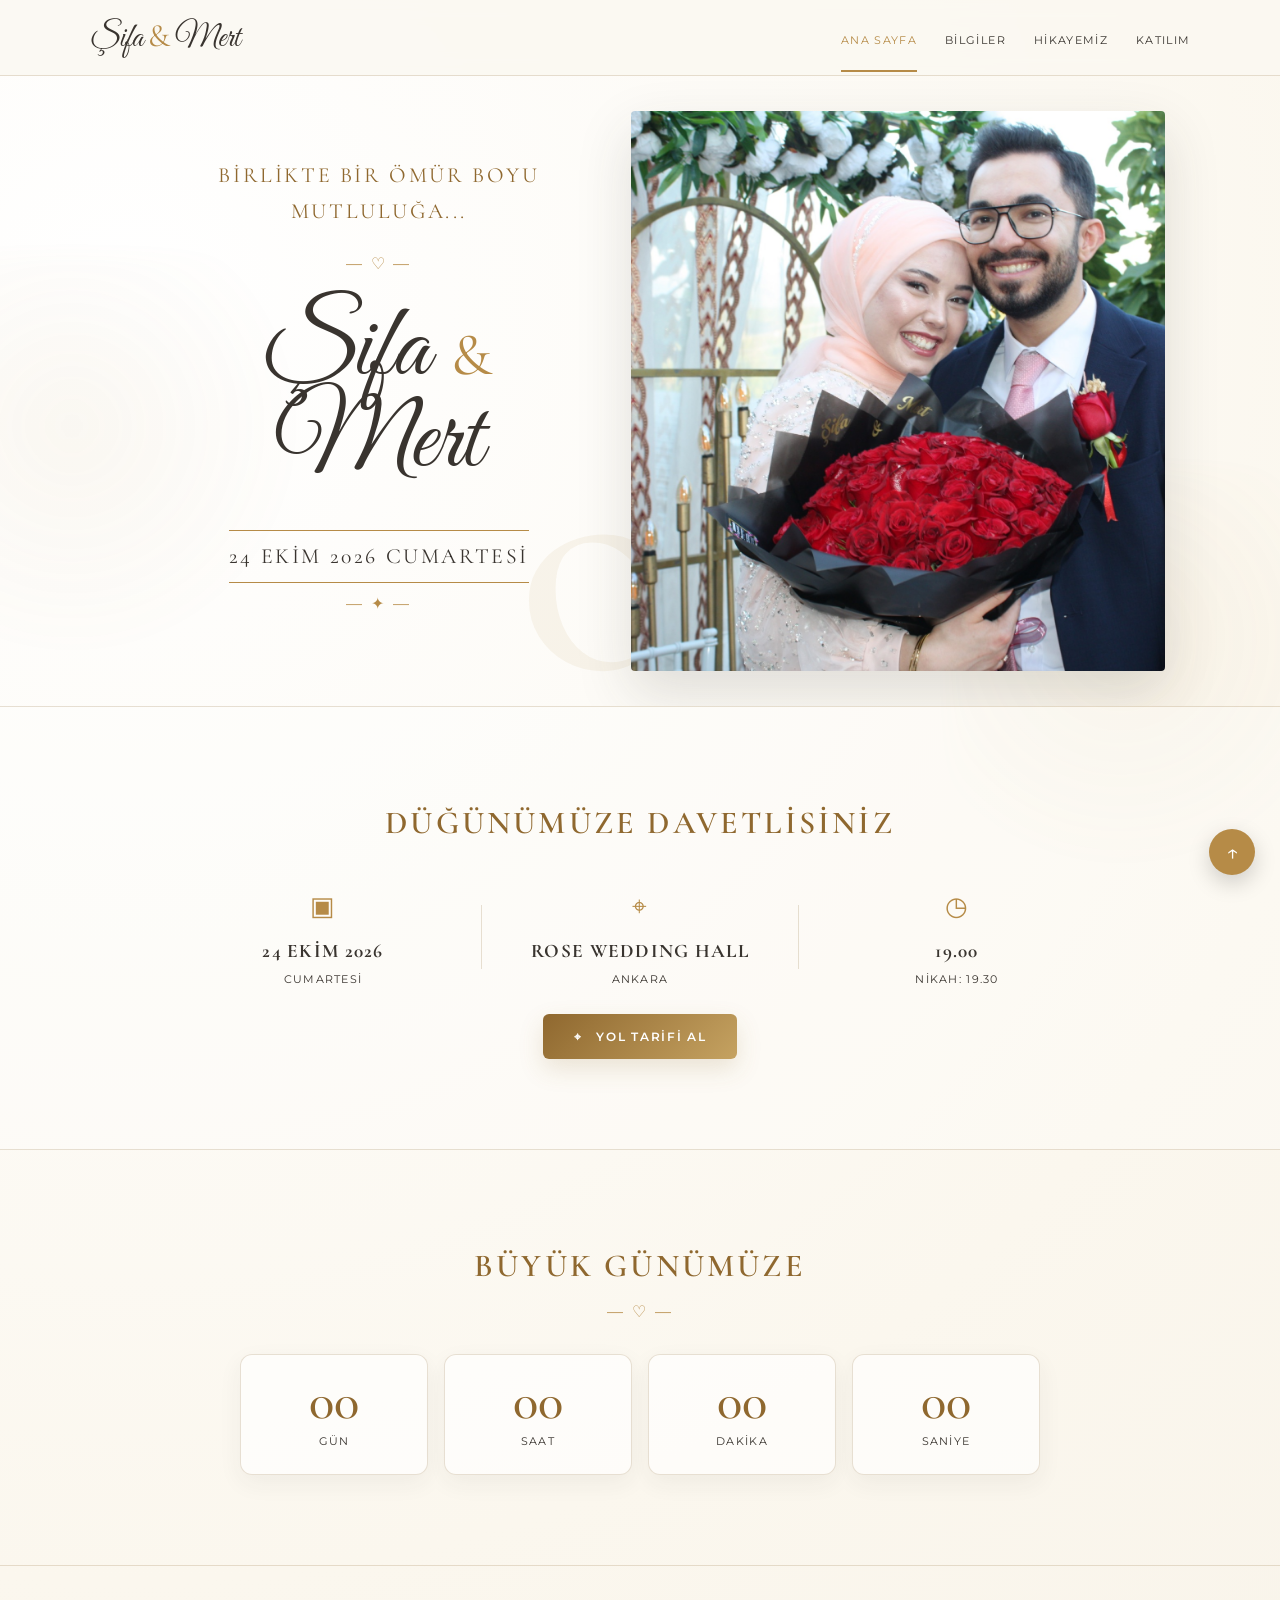
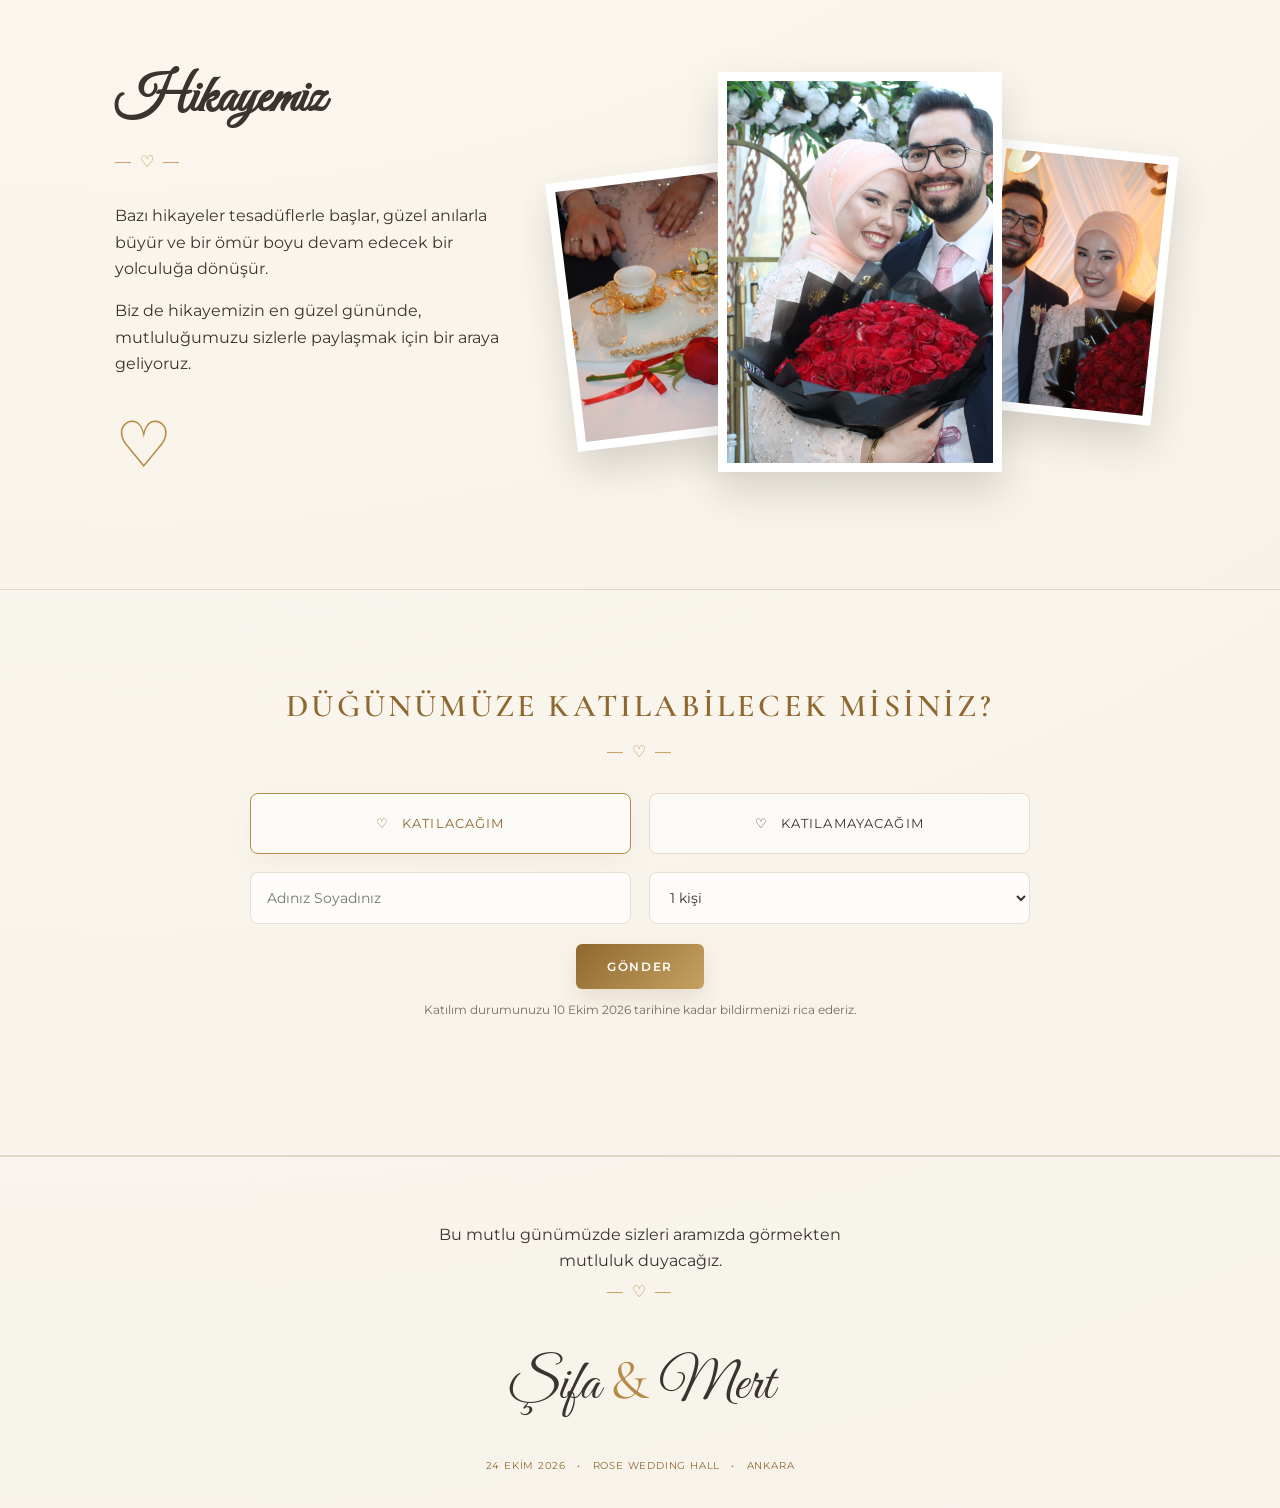
==== index.html @ 341b66d2 "Add files via upload" ====
<!doctype html>
<html lang="tr">
<head>
  <meta charset="utf-8" />
  <meta name="viewport" content="width=device-width, initial-scale=1" />
  <meta name="theme-color" content="#b78d45" />
  <meta name="description" content="Şifa & Mert - 24 Ekim 2026 düğün davetiyesi" />
  <title>Şifa & Mert | Düğün Davetiyesi</title>
  <link rel="preconnect" href="https://fonts.googleapis.com">
  <link rel="preconnect" href="https://fonts.gstatic.com" crossorigin>
  <link href="https://fonts.googleapis.com/css2?family=Cormorant+Garamond:wght@400;500;600;700&family=Great+Vibes&family=Montserrat:wght@400;500;600&display=swap" rel="stylesheet">
  <link rel="stylesheet" href="style.css" />
</head>
<body>
  <header class="nav" id="top">
    <a class="brand" href="#ana-sayfa">Şifa <span>&</span> Mert</a>
    <button class="menu-toggle" aria-label="Menüyü aç/kapat">☰</button>
    <nav>
      <a href="#ana-sayfa" class="active">Ana Sayfa</a>
      <a href="#bilgiler">Bilgiler</a>
      <a href="#hikayemiz">Hikayemiz</a>
      <a href="#katilim">Katılım</a>
    </nav>
  </header>

  <main>
    <section class="hero section" id="ana-sayfa">
      <div class="hero-copy reveal">
        <p class="eyebrow">BİRLİKTE BİR ÖMÜR BOYU<br>MUTLULUĞA...</p>
        <div class="ornament">— ♡ —</div>
        <h1>Şifa <span>&</span> Mert</h1>
        <p class="date">24 EKİM 2026 CUMARTESİ</p>
        <div class="ornament small">— ✦ —</div>
      </div>
      <div class="hero-image-wrap reveal">
        <img src="assets/hero.jpg" alt="Şifa ve Mert" class="hero-image" />
      </div>
    </section>

    <section class="details section" id="bilgiler">
      <h2>Düğünümüze Davetlisiniz</h2>
      <div class="info-grid">
        <div class="info-item"><div class="icon">▣</div><strong>24 EKİM 2026</strong><span>CUMARTESİ</span></div>
        <div class="divider"></div>
        <div class="info-item"><div class="icon">⌖</div><strong>ROSE WEDDING HALL</strong><span>ANKARA</span></div>
        <div class="divider"></div>
        <div class="info-item"><div class="icon">◷</div><strong>19.00</strong><span>NİKAH: 19.30</span></div>
      </div>
      <a class="gold-button" target="_blank" rel="noopener" href="https://www.google.com/maps/search/?api=1&query=Rose+Wedding+Hall+Ankara">⌖ &nbsp; YOL TARİFİ AL</a>
    </section>

    <section class="countdown section">
      <h2>Büyük Günümüze</h2>
      <div class="ornament">— ♡ —</div>
      <div class="countdown-grid" aria-live="polite">
        <div><b id="days">00</b><span>GÜN</span></div>
        <div><b id="hours">00</b><span>SAAT</span></div>
        <div><b id="minutes">00</b><span>DAKİKA</span></div>
        <div><b id="seconds">00</b><span>SANİYE</span></div>
      </div>
    </section>

    <section class="story section" id="hikayemiz">
      <div class="story-copy reveal">
        <h2>Hikayemiz</h2>
        <div class="ornament">— ♡ —</div>
        <p>Bazı hikayeler tesadüflerle başlar, güzel anılarla büyür ve bir ömür boyu devam edecek bir yolculuğa dönüşür.</p>
        <p>Biz de hikayemizin en güzel gününde, mutluluğumuzu sizlerle paylaşmak için bir araya geliyoruz.</p>
        <div class="heart-line">♡</div>
      </div>
      <div class="gallery reveal">
        <figure class="photo photo-main"><img src="assets/hero.jpg" alt="Şifa ve Mert kırmızı güllerle" /></figure>
        <figure class="photo photo-left"><img src="assets/hikaye-1.jpg" alt="Şifa ve Mert'in özel anı" /></figure>
        <figure class="photo photo-right"><img src="assets/hikaye-2.jpg" alt="Şifa ve Mert'in birlikte fotoğrafı" /></figure>
      </div>
    </section>

    <section class="rsvp section" id="katilim">
      <h2>Düğünümüze Katılabilecek Misiniz?</h2>
      <div class="ornament">— ♡ —</div>
      <form id="rsvpForm" class="rsvp-form">
        <div class="choice-row">
          <label class="choice selected"><input type="radio" name="durum" value="Katılacağım" checked><span>♡ &nbsp; KATILACAĞIM</span></label>
          <label class="choice"><input type="radio" name="durum" value="Katılamayacağım"><span>♡ &nbsp; KATILAMAYACAĞIM</span></label>
        </div>
        <div class="fields">
          <input required name="ad" placeholder="Adınız Soyadınız" autocomplete="name" />
          <select name="kisi" id="personCount"><option value="1">1 kişi</option><option value="2">2 kişi</option><option value="3">3 kişi</option><option value="4">4 kişi</option><option value="5+">5+ kişi</option></select>
        </div>
        <button type="submit" class="gold-button">GÖNDER</button>
        <p class="form-note">Katılım durumunuzu 10 Ekim 2026 tarihine kadar bildirmenizi rica ederiz.</p>
        <p id="formMessage" class="form-message"></p>
      </form>
    </section>
  </main>

  <footer class="footer">
    <p>Bu mutlu günümüzde sizleri aramızda görmekten mutluluk duyacağız.</p>
    <div class="ornament">— ♡ —</div>
    <div class="footer-names">Şifa <span>&</span> Mert</div>
    <small>24 EKİM 2026 &nbsp; • &nbsp; ROSE WEDDING HALL &nbsp; • &nbsp; ANKARA</small>
  </footer>

  <a href="#top" class="to-top" aria-label="Yukarı çık">↑</a>
  <script src="script.js"></script>
</body>
</html>
---- style.css ----
:root{--ink:#39342f;--gold:#b68b47;--gold-dark:#8f682f;--cream:#fbf8f1;--line:rgba(150,120,70,.22);--blush:#f5e9e4}
*{box-sizing:border-box}html{scroll-behavior:smooth}body{margin:0;background:radial-gradient(circle at 10% 10%,#fff 0,#fbf7ee 42%,#f4eee3 100%);color:var(--ink);font-family:Montserrat,Arial,sans-serif;line-height:1.65}
body:before,body:after{content:"";position:fixed;z-index:-1;width:34vw;height:34vw;filter:blur(10px);opacity:.42;background:radial-gradient(circle at 40% 40%,rgba(183,141,69,.15),transparent 65%);pointer-events:none}body:before{left:-8vw;top:28vh}body:after{right:-8vw;bottom:0}
.nav{height:76px;padding:0 clamp(20px,7vw,110px);display:flex;align-items:center;justify-content:space-between;border-bottom:1px solid var(--line);background:rgba(251,248,241,.86);backdrop-filter:blur(10px);position:sticky;top:0;z-index:20}.brand,.footer-names{font-family:'Great Vibes',cursive;font-size:2rem;color:var(--ink);text-decoration:none}.brand span,.footer-names span,h1 span{color:var(--gold);font-family:'Cormorant Garamond',serif}.nav nav{display:flex;gap:28px}.nav nav a{text-decoration:none;color:var(--ink);text-transform:uppercase;font-size:.7rem;letter-spacing:.12em;padding:28px 0 20px}.nav nav a.active,.nav nav a:hover{color:var(--gold);border-bottom:2px solid var(--gold)}.menu-toggle{display:none;border:0;background:transparent;font-size:1.5rem;color:var(--ink)}
.section{padding:90px clamp(24px,9vw,140px);border-bottom:1px solid var(--line)}h2{text-align:center;text-transform:uppercase;font-family:'Cormorant Garamond',serif;font-weight:600;letter-spacing:.1em;color:var(--gold-dark);font-size:clamp(1.55rem,3vw,2rem);margin:0 0 6px}.ornament{text-align:center;color:var(--gold);letter-spacing:.15em;margin:5px 0 28px}.ornament.small{margin-top:8px}.eyebrow{font-family:'Cormorant Garamond',serif;letter-spacing:.12em;font-size:clamp(1rem,2vw,1.35rem);color:var(--gold-dark);text-align:center}
.hero{min-height:620px;display:grid;grid-template-columns:1fr 1.12fr;align-items:center;gap:40px;padding-top:35px;padding-bottom:35px;overflow:hidden}.hero-copy{padding-left:4vw}.hero h1{font-family:'Great Vibes',cursive;font-weight:400;font-size:clamp(4rem,8vw,8rem);line-height:.9;margin:10px 0 40px;text-align:center}.hero h1 span{font-size:.58em;margin:0 .08em}.date{text-align:center;font-family:'Cormorant Garamond',serif;font-size:1.35rem;letter-spacing:.12em;border-top:1px solid var(--gold);border-bottom:1px solid var(--gold);padding:8px 0;margin:0 auto;width:max-content;max-width:100%}.hero-image-wrap{height:560px;position:relative}.hero-image-wrap:before{content:"∞";position:absolute;font-family:'Cormorant Garamond',serif;font-size:25rem;color:rgba(182,139,71,.08);left:-22%;top:20%;z-index:0}.hero-image{width:100%;height:100%;object-fit:cover;object-position:center;border-radius:4px;box-shadow:0 22px 55px rgba(57,52,47,.15);position:relative;z-index:1}
.details{background:rgba(255,255,255,.28)}.info-grid{max-width:950px;margin:35px auto 26px;display:grid;grid-template-columns:1fr 1px 1fr 1px 1fr;align-items:center;text-align:center}.divider{height:64px;background:var(--line)}.info-item{display:flex;flex-direction:column;gap:3px;letter-spacing:.08em}.info-item .icon{font-size:1.6rem;color:var(--gold);margin-bottom:6px}.info-item strong{font-family:'Cormorant Garamond',serif;font-size:1.2rem}.info-item span{font-size:.67rem}.gold-button{display:block;width:max-content;margin:20px auto 0;padding:15px 31px;border:0;border-radius:6px;background:linear-gradient(135deg,var(--gold-dark),#c5a261);color:#fff;text-decoration:none;font:600 .75rem Montserrat,sans-serif;letter-spacing:.14em;cursor:pointer;box-shadow:0 10px 24px rgba(143,104,47,.17)}.gold-button:hover{transform:translateY(-2px)}
.countdown{text-align:center}.countdown-grid{display:grid;grid-template-columns:repeat(4,minmax(120px,1fr));max-width:800px;margin:25px auto 0;gap:16px}.countdown-grid div{padding:20px 10px;background:rgba(255,255,255,.65);border:1px solid var(--line);border-radius:12px;box-shadow:0 8px 25px rgba(57,52,47,.06)}.countdown-grid b{display:block;font-family:'Cormorant Garamond',serif;color:var(--gold-dark);font-size:3.3rem;font-weight:500;line-height:1}.countdown-grid span{font-size:.66rem;letter-spacing:.12em}
.story{display:grid;grid-template-columns:.78fr 1.22fr;gap:60px;align-items:center}.story h2{text-align:left;font-family:'Great Vibes',cursive;text-transform:none;font-size:3.3rem;letter-spacing:0;color:var(--ink)}.story-copy .ornament{text-align:left}.story-copy p{max-width:420px}.heart-line{font-family:'Cormorant Garamond',serif;color:var(--gold);font-size:4rem;margin-top:15px}.gallery{position:relative;min-height:430px}.photo{position:absolute;margin:0;padding:9px;background:#fff;box-shadow:0 18px 38px rgba(57,52,47,.18)}.photo img{display:block;width:100%;height:100%;object-fit:cover}.photo-main{width:47%;height:400px;left:26%;top:10px;z-index:3}.photo-left{width:30%;height:270px;left:0;top:110px;transform:rotate(-7deg);z-index:2}.photo-right{width:30%;height:270px;right:0;top:85px;transform:rotate(6deg);z-index:1}
.rsvp{background:rgba(255,255,255,.2)}.rsvp-form{max-width:780px;margin:25px auto 0;text-align:center}.choice-row,.fields{display:grid;grid-template-columns:1fr 1fr;gap:18px;margin-bottom:18px}.choice{border:1px solid var(--line);border-radius:8px;padding:19px;cursor:pointer;letter-spacing:.09em;font-size:.8rem;background:rgba(255,255,255,.5)}.choice input{display:none}.choice.selected{border-color:var(--gold);box-shadow:0 8px 20px rgba(182,139,71,.08);color:var(--gold-dark)}.fields input,.fields select{border:1px solid var(--line);border-radius:8px;padding:16px;background:rgba(255,255,255,.72);font:400 .85rem Montserrat,sans-serif;color:var(--ink);width:100%}.form-note{font-size:.72rem;color:#756c64}.form-message{font-size:.82rem;color:var(--gold-dark);min-height:1.4em}
.footer{text-align:center;padding:65px 20px 30px;border-top:1px solid var(--line);background:rgba(255,255,255,.25)}.footer p{max-width:440px;margin:0 auto}.footer-names{font-size:3.5rem;margin:8px 0 20px}.footer small{letter-spacing:.08em;color:var(--gold-dark);font-size:.62rem}.to-top{position:fixed;right:25px;bottom:25px;width:46px;height:46px;display:grid;place-items:center;border-radius:50%;background:var(--gold);color:white;text-decoration:none;box-shadow:0 8px 22px rgba(0,0,0,.18);font-size:1.4rem}.reveal{animation:rise .8s ease both}@keyframes rise{from{opacity:0;transform:translateY(20px)}to{opacity:1;transform:none}}
@media(max-width:800px){.nav{height:64px}.nav nav{display:none;position:absolute;top:64px;left:0;right:0;background:#fbf8f1;padding:8px 24px 20px;flex-direction:column;gap:0;border-bottom:1px solid var(--line)}.nav nav.open{display:flex}.nav nav a{padding:12px 0}.menu-toggle{display:block}.section{padding:65px 22px}.hero{grid-template-columns:1fr;padding-top:55px;gap:25px}.hero-copy{padding:0}.hero h1{font-size:5.5rem}.hero-image-wrap{height:430px}.info-grid{grid-template-columns:1fr;gap:24px}.divider{display:none}.countdown-grid{grid-template-columns:repeat(2,1fr)}.story{grid-template-columns:1fr;gap:20px}.story h2,.story-copy .ornament{text-align:center}.story-copy p{margin-left:auto;margin-right:auto;text-align:center}.heart-line{text-align:center}.gallery{min-height:350px}.photo-main{height:330px;width:52%;left:24%}.photo-left,.photo-right{height:205px;width:34%;top:110px}.choice-row,.fields{grid-template-columns:1fr}.footer-names{font-size:3rem}}
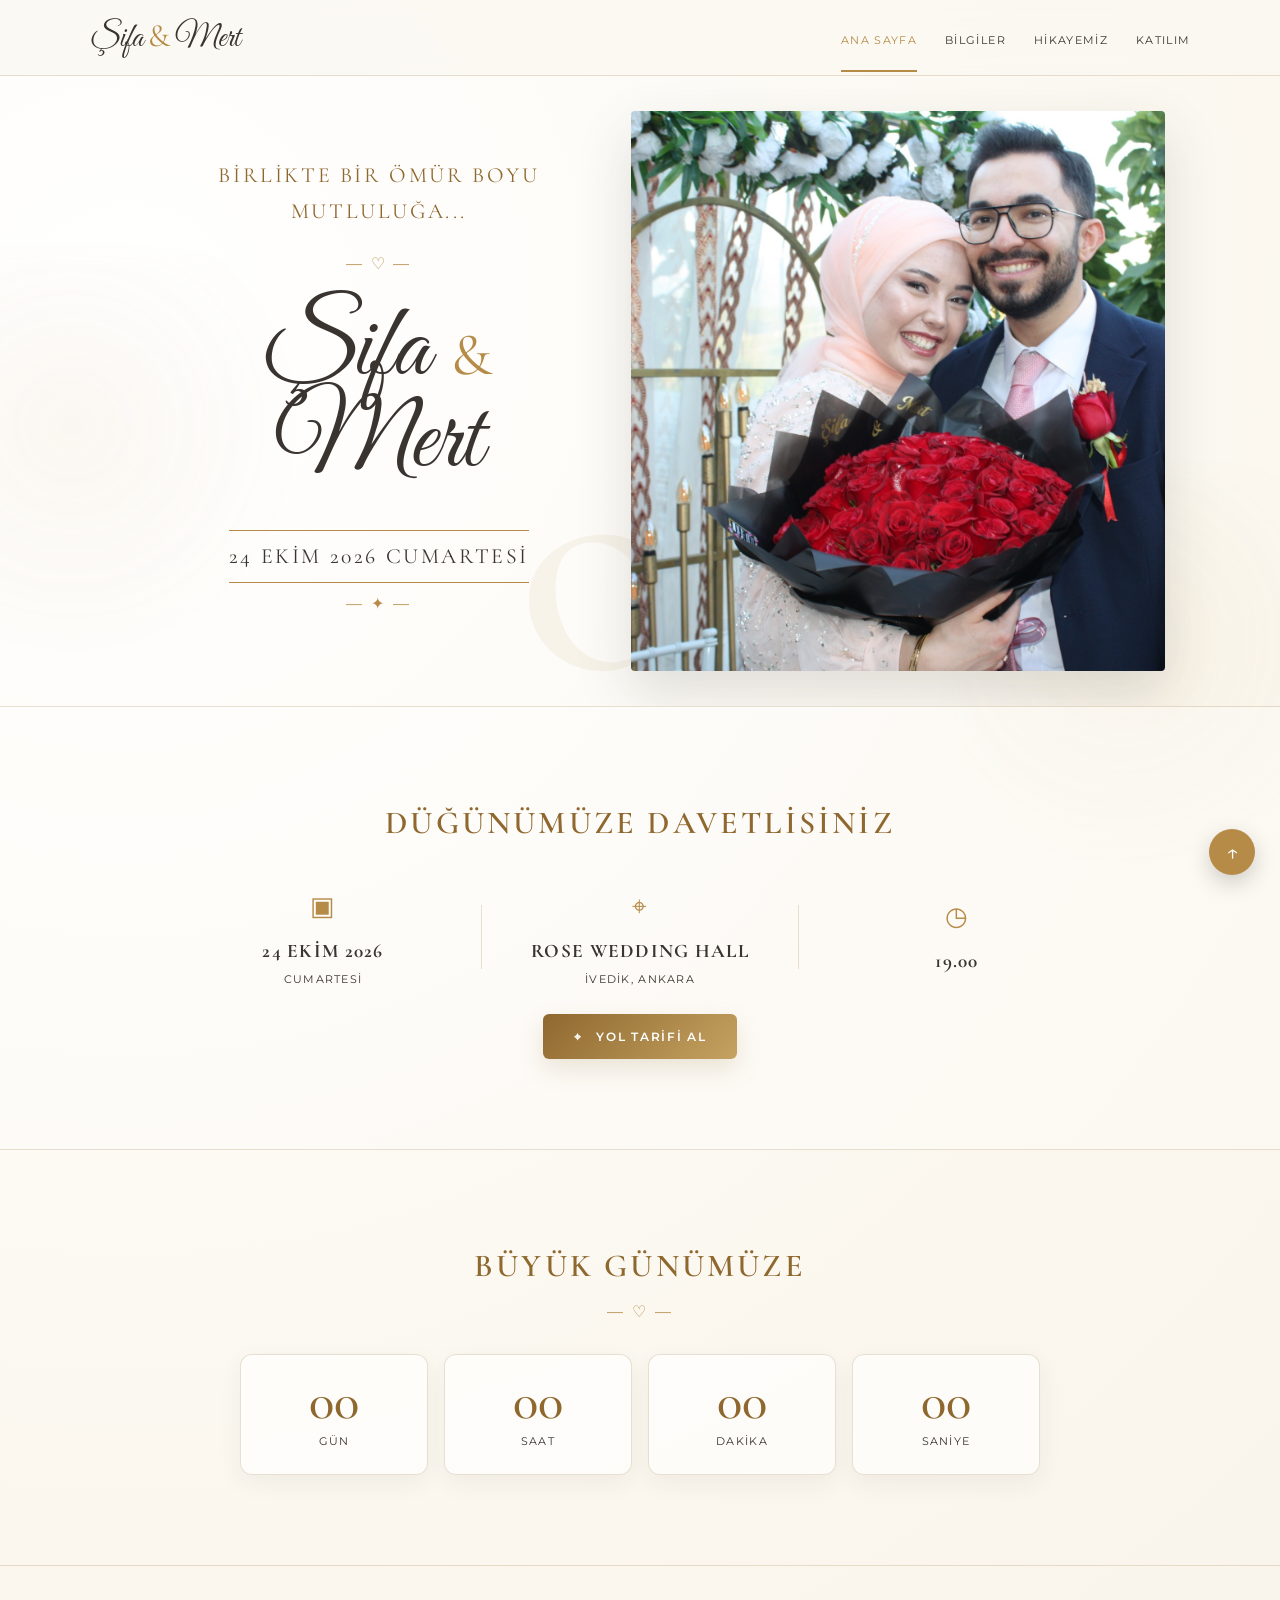
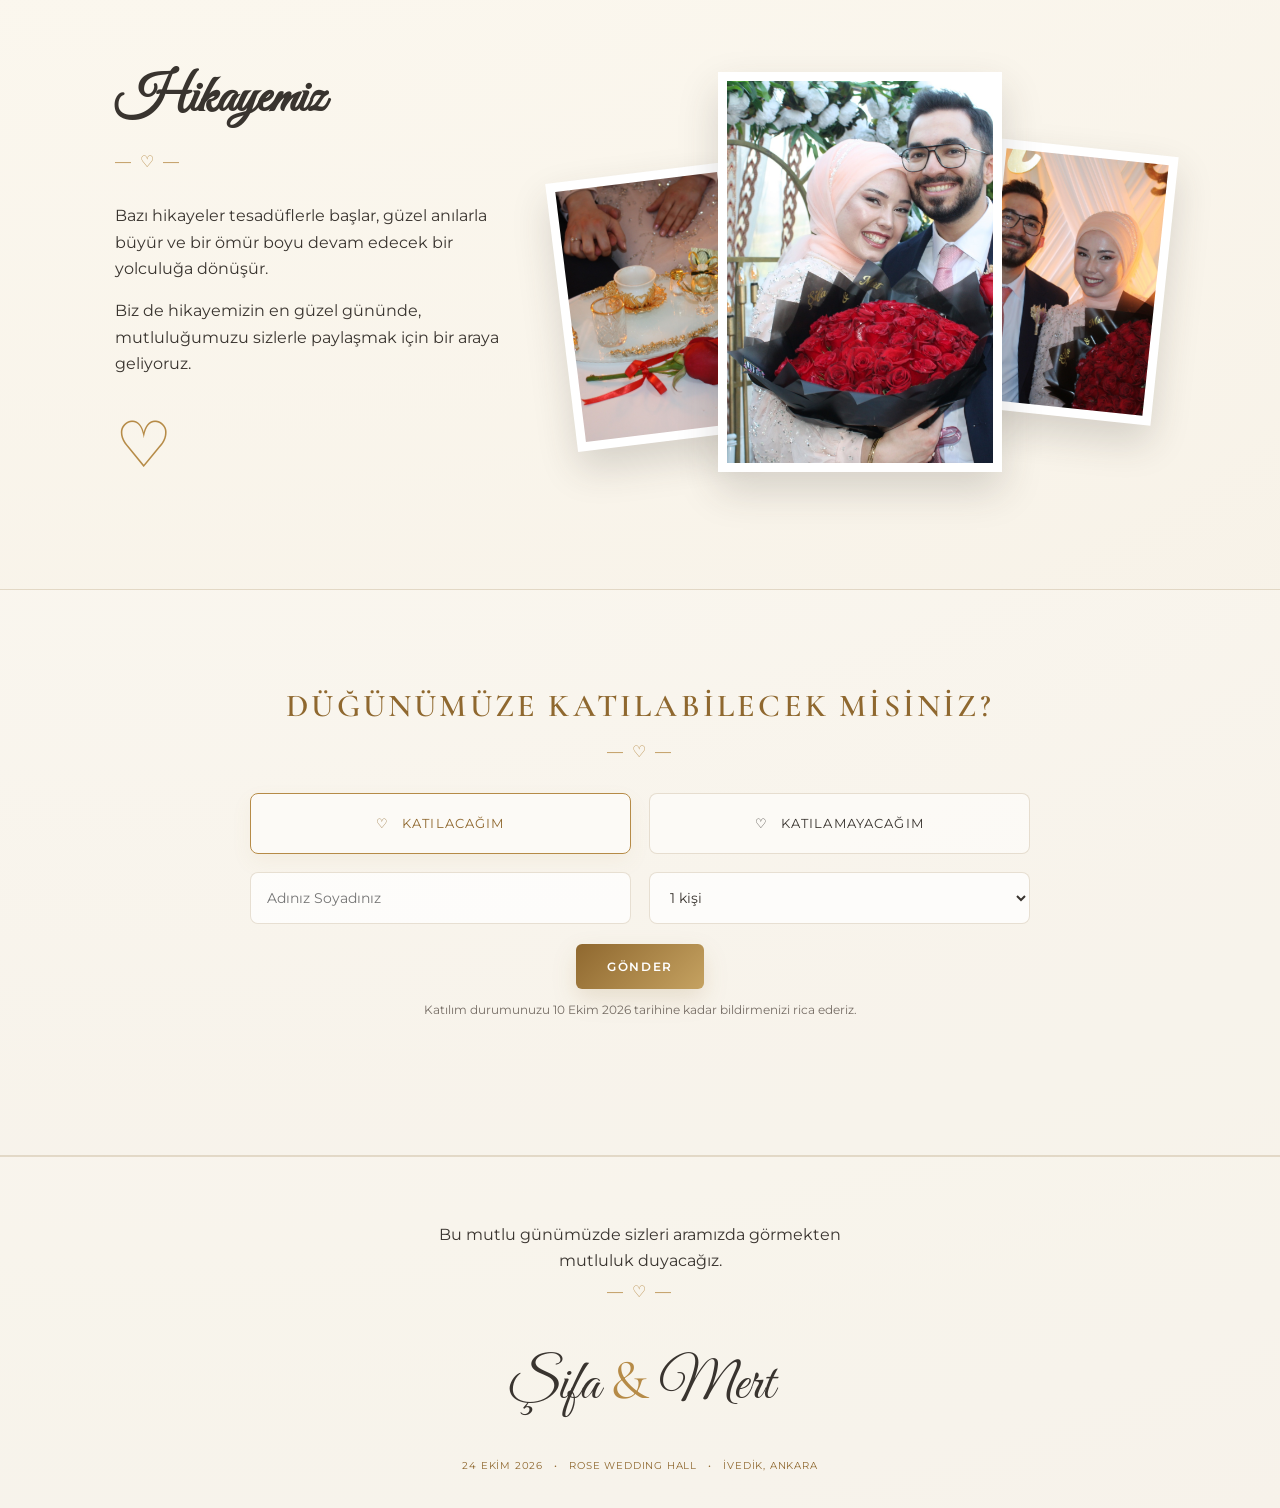
==== commit e5460152: "Add files via upload" ====
--- a/index.html
+++ b/index.html
@@ -42,11 +42,11 @@
       <div class="info-grid">
         <div class="info-item"><div class="icon">▣</div><strong>24 EKİM 2026</strong><span>CUMARTESİ</span></div>
         <div class="divider"></div>
-        <div class="info-item"><div class="icon">⌖</div><strong>ROSE WEDDING HALL</strong><span>ANKARA</span></div>
+        <div class="info-item"><div class="icon">⌖</div><strong>ROSE WEDDING HALL</strong><span>İVEDİK, ANKARA</span></div>
         <div class="divider"></div>
-        <div class="info-item"><div class="icon">◷</div><strong>19.00</strong><span>NİKAH: 19.30</span></div>
+        <div class="info-item"><div class="icon">◷</div><strong>19.00</strong></div>
       </div>
-      <a class="gold-button" target="_blank" rel="noopener" href="https://www.google.com/maps/search/?api=1&query=Rose+Wedding+Hall+Ankara">⌖ &nbsp; YOL TARİFİ AL</a>
+      <a class="gold-button" target="_blank" rel="noopener" href="https://www.google.com/maps/search/?api=1&query=Rose+Wedding+Hall+İvedik+Ankara">⌖ &nbsp; YOL TARİFİ AL</a>
     </section>
 
     <section class="countdown section">
@@ -69,9 +69,9 @@
         <div class="heart-line">♡</div>
       </div>
       <div class="gallery reveal">
-        <figure class="photo photo-main"><img src="assets/hero.jpg" alt="Şifa ve Mert kırmızı güllerle" /></figure>
-        <figure class="photo photo-left"><img src="assets/hikaye-1.jpg" alt="Şifa ve Mert'in özel anı" /></figure>
-        <figure class="photo photo-right"><img src="assets/hikaye-2.jpg" alt="Şifa ve Mert'in birlikte fotoğrafı" /></figure>
+        <figure class="photo photo-main"><img src="assets/hero.jpg" alt="Şifa ve Mert kırmızı güllerle" tabindex="0" role="button" aria-label="Fotoğrafı büyüt" /></figure>
+        <figure class="photo photo-left"><img src="assets/hikaye-1.jpg" alt="Şifa ve Mert'in özel anı" tabindex="0" role="button" aria-label="Fotoğrafı büyüt" /></figure>
+        <figure class="photo photo-right"><img src="assets/hikaye-2.jpg" alt="Şifa ve Mert'in birlikte fotoğrafı" tabindex="0" role="button" aria-label="Fotoğrafı büyüt" /></figure>
       </div>
     </section>
 
@@ -98,10 +98,16 @@
     <p>Bu mutlu günümüzde sizleri aramızda görmekten mutluluk duyacağız.</p>
     <div class="ornament">— ♡ —</div>
     <div class="footer-names">Şifa <span>&</span> Mert</div>
-    <small>24 EKİM 2026 &nbsp; • &nbsp; ROSE WEDDING HALL &nbsp; • &nbsp; ANKARA</small>
+    <small>24 EKİM 2026 &nbsp; • &nbsp; ROSE WEDDING HALL &nbsp; • &nbsp; İVEDİK, ANKARA</small>
   </footer>
 
   <a href="#top" class="to-top" aria-label="Yukarı çık">↑</a>
+
+  <div class="lightbox" id="lightbox" aria-hidden="true">
+    <button class="lightbox-close" id="lightboxClose" aria-label="Kapat">✕</button>
+    <img id="lightboxImg" src="" alt="" />
+  </div>
+
   <script src="script.js"></script>
 </body>
 </html>
--- a/style.css
+++ b/style.css
@@ -6,7 +6,8 @@
 .hero{min-height:620px;display:grid;grid-template-columns:1fr 1.12fr;align-items:center;gap:40px;padding-top:35px;padding-bottom:35px;overflow:hidden}.hero-copy{padding-left:4vw}.hero h1{font-family:'Great Vibes',cursive;font-weight:400;font-size:clamp(4rem,8vw,8rem);line-height:.9;margin:10px 0 40px;text-align:center}.hero h1 span{font-size:.58em;margin:0 .08em}.date{text-align:center;font-family:'Cormorant Garamond',serif;font-size:1.35rem;letter-spacing:.12em;border-top:1px solid var(--gold);border-bottom:1px solid var(--gold);padding:8px 0;margin:0 auto;width:max-content;max-width:100%}.hero-image-wrap{height:560px;position:relative}.hero-image-wrap:before{content:"∞";position:absolute;font-family:'Cormorant Garamond',serif;font-size:25rem;color:rgba(182,139,71,.08);left:-22%;top:20%;z-index:0}.hero-image{width:100%;height:100%;object-fit:cover;object-position:center;border-radius:4px;box-shadow:0 22px 55px rgba(57,52,47,.15);position:relative;z-index:1}
 .details{background:rgba(255,255,255,.28)}.info-grid{max-width:950px;margin:35px auto 26px;display:grid;grid-template-columns:1fr 1px 1fr 1px 1fr;align-items:center;text-align:center}.divider{height:64px;background:var(--line)}.info-item{display:flex;flex-direction:column;gap:3px;letter-spacing:.08em}.info-item .icon{font-size:1.6rem;color:var(--gold);margin-bottom:6px}.info-item strong{font-family:'Cormorant Garamond',serif;font-size:1.2rem}.info-item span{font-size:.67rem}.gold-button{display:block;width:max-content;margin:20px auto 0;padding:15px 31px;border:0;border-radius:6px;background:linear-gradient(135deg,var(--gold-dark),#c5a261);color:#fff;text-decoration:none;font:600 .75rem Montserrat,sans-serif;letter-spacing:.14em;cursor:pointer;box-shadow:0 10px 24px rgba(143,104,47,.17)}.gold-button:hover{transform:translateY(-2px)}
 .countdown{text-align:center}.countdown-grid{display:grid;grid-template-columns:repeat(4,minmax(120px,1fr));max-width:800px;margin:25px auto 0;gap:16px}.countdown-grid div{padding:20px 10px;background:rgba(255,255,255,.65);border:1px solid var(--line);border-radius:12px;box-shadow:0 8px 25px rgba(57,52,47,.06)}.countdown-grid b{display:block;font-family:'Cormorant Garamond',serif;color:var(--gold-dark);font-size:3.3rem;font-weight:500;line-height:1}.countdown-grid span{font-size:.66rem;letter-spacing:.12em}
-.story{display:grid;grid-template-columns:.78fr 1.22fr;gap:60px;align-items:center}.story h2{text-align:left;font-family:'Great Vibes',cursive;text-transform:none;font-size:3.3rem;letter-spacing:0;color:var(--ink)}.story-copy .ornament{text-align:left}.story-copy p{max-width:420px}.heart-line{font-family:'Cormorant Garamond',serif;color:var(--gold);font-size:4rem;margin-top:15px}.gallery{position:relative;min-height:430px}.photo{position:absolute;margin:0;padding:9px;background:#fff;box-shadow:0 18px 38px rgba(57,52,47,.18)}.photo img{display:block;width:100%;height:100%;object-fit:cover}.photo-main{width:47%;height:400px;left:26%;top:10px;z-index:3}.photo-left{width:30%;height:270px;left:0;top:110px;transform:rotate(-7deg);z-index:2}.photo-right{width:30%;height:270px;right:0;top:85px;transform:rotate(6deg);z-index:1}
-.rsvp{background:rgba(255,255,255,.2)}.rsvp-form{max-width:780px;margin:25px auto 0;text-align:center}.choice-row,.fields{display:grid;grid-template-columns:1fr 1fr;gap:18px;margin-bottom:18px}.choice{border:1px solid var(--line);border-radius:8px;padding:19px;cursor:pointer;letter-spacing:.09em;font-size:.8rem;background:rgba(255,255,255,.5)}.choice input{display:none}.choice.selected{border-color:var(--gold);box-shadow:0 8px 20px rgba(182,139,71,.08);color:var(--gold-dark)}.fields input,.fields select{border:1px solid var(--line);border-radius:8px;padding:16px;background:rgba(255,255,255,.72);font:400 .85rem Montserrat,sans-serif;color:var(--ink);width:100%}.form-note{font-size:.72rem;color:#756c64}.form-message{font-size:.82rem;color:var(--gold-dark);min-height:1.4em}
+.story{display:grid;grid-template-columns:.78fr 1.22fr;gap:60px;align-items:center}.story h2{text-align:left;font-family:'Great Vibes',cursive;text-transform:none;font-size:3.3rem;letter-spacing:0;color:var(--ink)}.story-copy .ornament{text-align:left}.story-copy p{max-width:420px}.heart-line{font-family:'Cormorant Garamond',serif;color:var(--gold);font-size:4rem;margin-top:15px}.gallery{position:relative;min-height:430px}.photo{position:absolute;margin:0;padding:9px;background:#fff;box-shadow:0 18px 38px rgba(57,52,47,.18)}.photo img{display:block;width:100%;height:100%;object-fit:cover;cursor:zoom-in;transition:transform .35s ease,box-shadow .35s ease}.photo img:hover,.photo img:focus{transform:scale(1.035);box-shadow:0 10px 26px rgba(57,52,47,.28);outline:none}
+.lightbox{position:fixed;inset:0;z-index:100;display:none;align-items:center;justify-content:center;background:rgba(30,26,22,.86);padding:30px;backdrop-filter:blur(3px)}.lightbox.open{display:flex}.lightbox img{max-width:min(92vw,900px);max-height:88vh;object-fit:contain;border-radius:4px;box-shadow:0 25px 70px rgba(0,0,0,.45);animation:rise .3s ease both}.lightbox-close{position:absolute;top:22px;right:26px;width:44px;height:44px;border:1px solid rgba(255,255,255,.4);border-radius:50%;background:rgba(255,255,255,.08);color:#fff;font-size:1.2rem;cursor:pointer;display:grid;place-items:center}.lightbox-close:hover{background:rgba(255,255,255,.18)}.photo-main{width:47%;height:400px;left:26%;top:10px;z-index:3}.photo-left{width:30%;height:270px;left:0;top:110px;transform:rotate(-7deg);z-index:2}.photo-right{width:30%;height:270px;right:0;top:85px;transform:rotate(6deg);z-index:1}
+.rsvp{background:rgba(255,255,255,.2)}.rsvp-form{max-width:780px;margin:25px auto 0;text-align:center}.choice-row,.fields{display:grid;grid-template-columns:1fr 1fr;gap:18px;margin-bottom:18px}.choice{border:1px solid var(--line);border-radius:8px;padding:19px;cursor:pointer;letter-spacing:.09em;font-size:.8rem;background:rgba(255,255,255,.5)}.choice input{display:none}.choice.selected{border-color:var(--gold);box-shadow:0 8px 20px rgba(182,139,71,.08);color:var(--gold-dark)}.fields input,.fields select{border:1px solid var(--line);border-radius:8px;padding:16px;background:rgba(255,255,255,.72);font:400 .85rem Montserrat,sans-serif;color:var(--ink);width:100%}.form-note{font-size:.72rem;color:#756c64}.form-message{font-size:.82rem;color:var(--gold-dark);min-height:1.4em}.form-message.error{color:#b33d3d}.gold-button:disabled{opacity:.6;cursor:not-allowed;transform:none}
 .footer{text-align:center;padding:65px 20px 30px;border-top:1px solid var(--line);background:rgba(255,255,255,.25)}.footer p{max-width:440px;margin:0 auto}.footer-names{font-size:3.5rem;margin:8px 0 20px}.footer small{letter-spacing:.08em;color:var(--gold-dark);font-size:.62rem}.to-top{position:fixed;right:25px;bottom:25px;width:46px;height:46px;display:grid;place-items:center;border-radius:50%;background:var(--gold);color:white;text-decoration:none;box-shadow:0 8px 22px rgba(0,0,0,.18);font-size:1.4rem}.reveal{animation:rise .8s ease both}@keyframes rise{from{opacity:0;transform:translateY(20px)}to{opacity:1;transform:none}}
 @media(max-width:800px){.nav{height:64px}.nav nav{display:none;position:absolute;top:64px;left:0;right:0;background:#fbf8f1;padding:8px 24px 20px;flex-direction:column;gap:0;border-bottom:1px solid var(--line)}.nav nav.open{display:flex}.nav nav a{padding:12px 0}.menu-toggle{display:block}.section{padding:65px 22px}.hero{grid-template-columns:1fr;padding-top:55px;gap:25px}.hero-copy{padding:0}.hero h1{font-size:5.5rem}.hero-image-wrap{height:430px}.info-grid{grid-template-columns:1fr;gap:24px}.divider{display:none}.countdown-grid{grid-template-columns:repeat(2,1fr)}.story{grid-template-columns:1fr;gap:20px}.story h2,.story-copy .ornament{text-align:center}.story-copy p{margin-left:auto;margin-right:auto;text-align:center}.heart-line{text-align:center}.gallery{min-height:350px}.photo-main{height:330px;width:52%;left:24%}.photo-left,.photo-right{height:205px;width:34%;top:110px}.choice-row,.fields{grid-template-columns:1fr}.footer-names{font-size:3rem}}
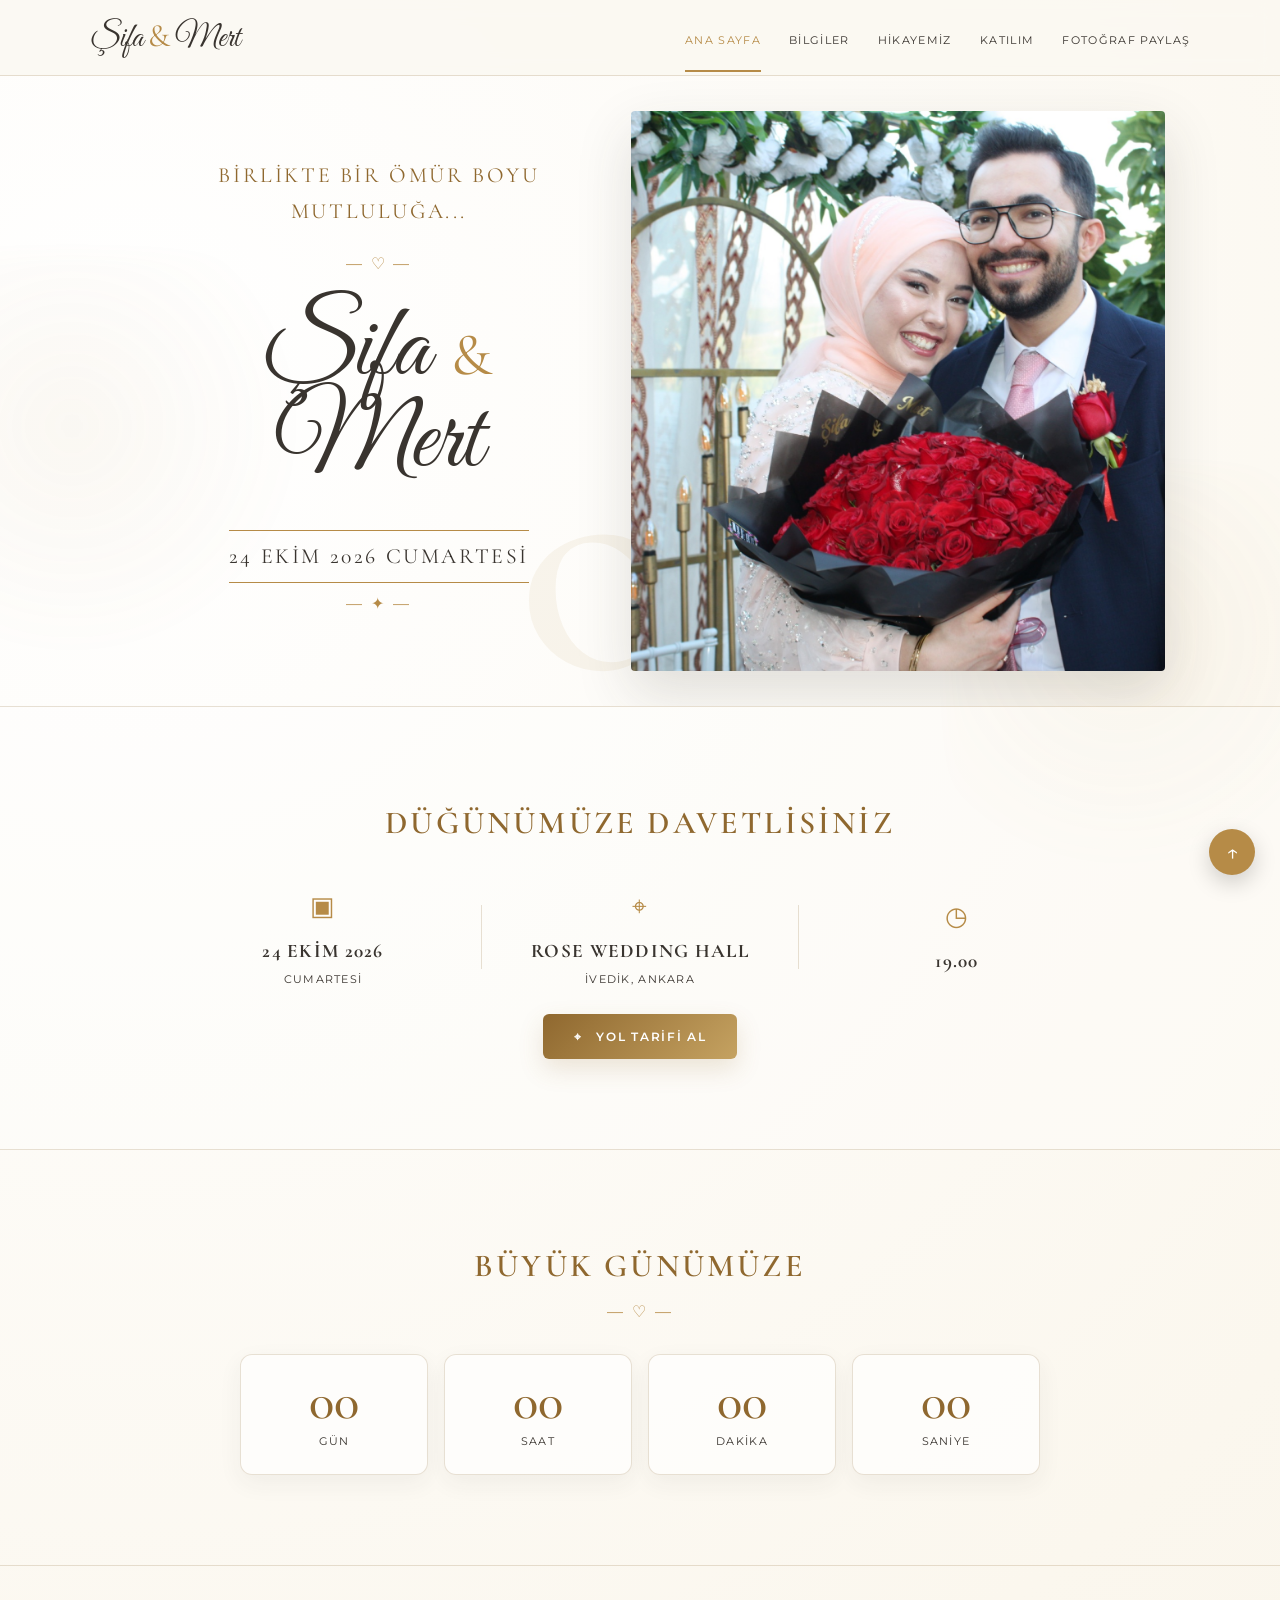
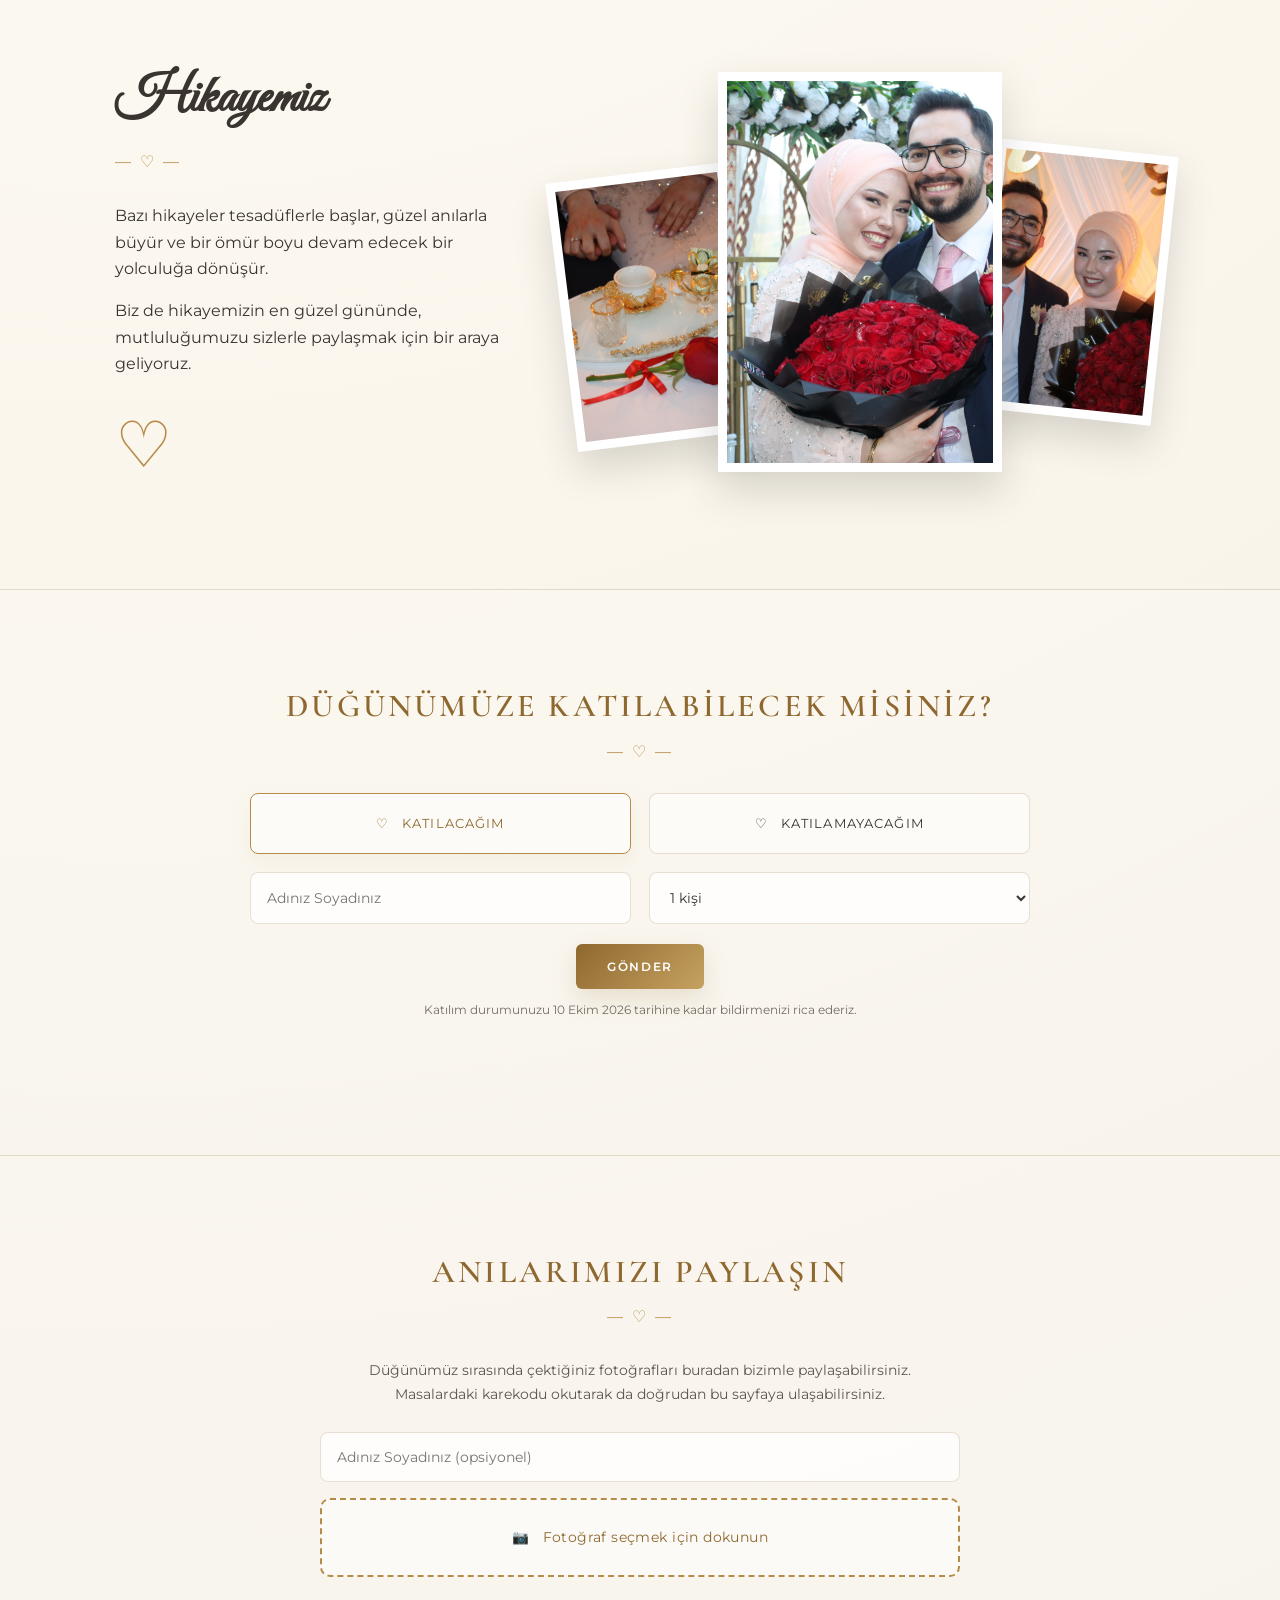
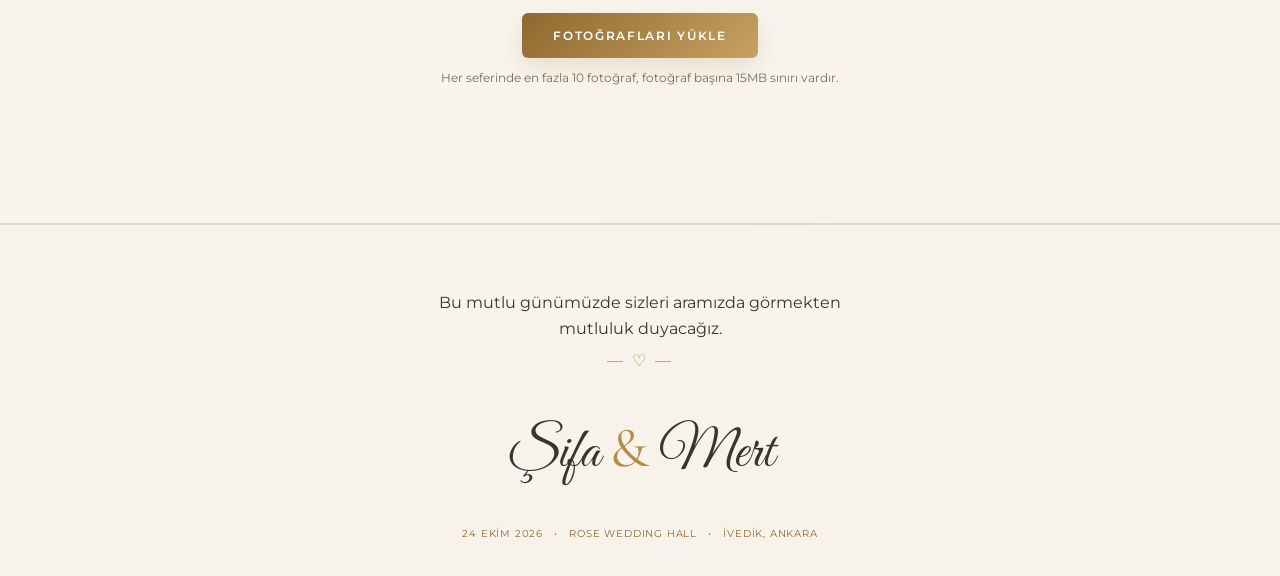
==== commit 1aadf34d: "Add files via upload" ====
--- a/index.html
+++ b/index.html
@@ -20,6 +20,7 @@
       <a href="#bilgiler">Bilgiler</a>
       <a href="#hikayemiz">Hikayemiz</a>
       <a href="#katilim">Katılım</a>
+      <a href="#fotograf-paylas">Fotoğraf Paylaş</a>
     </nav>
   </header>
 
@@ -92,6 +93,23 @@
         <p id="formMessage" class="form-message"></p>
       </form>
     </section>
+
+    <section class="photos section" id="fotograf-paylas">
+      <h2>Anılarımızı Paylaşın</h2>
+      <div class="ornament">— ♡ —</div>
+      <p class="photos-intro">Düğünümüz sırasında çektiğiniz fotoğrafları buradan bizimle paylaşabilirsiniz. Masalardaki karekodu okutarak da doğrudan bu sayfaya ulaşabilirsiniz.</p>
+      <form id="photoForm" class="photo-form">
+        <input name="ad" placeholder="Adınız Soyadınız (opsiyonel)" autocomplete="name" />
+        <label class="file-drop" id="fileDropLabel">
+          <input type="file" id="photoInput" name="fotograflar" accept="image/*" multiple />
+          <span id="fileDropText">📷 &nbsp; Fotoğraf seçmek için dokunun</span>
+        </label>
+        <div class="photo-preview" id="photoPreview"></div>
+        <button type="submit" class="gold-button" id="photoSubmit">FOTOĞRAFLARI YÜKLE</button>
+        <p class="form-note">Her seferinde en fazla 10 fotoğraf, fotoğraf başına 15MB sınırı vardır.</p>
+        <p id="photoMessage" class="form-message"></p>
+      </form>
+    </section>
   </main>
 
   <footer class="footer">
--- a/style.css
+++ b/style.css
@@ -9,5 +9,9 @@
 .story{display:grid;grid-template-columns:.78fr 1.22fr;gap:60px;align-items:center}.story h2{text-align:left;font-family:'Great Vibes',cursive;text-transform:none;font-size:3.3rem;letter-spacing:0;color:var(--ink)}.story-copy .ornament{text-align:left}.story-copy p{max-width:420px}.heart-line{font-family:'Cormorant Garamond',serif;color:var(--gold);font-size:4rem;margin-top:15px}.gallery{position:relative;min-height:430px}.photo{position:absolute;margin:0;padding:9px;background:#fff;box-shadow:0 18px 38px rgba(57,52,47,.18)}.photo img{display:block;width:100%;height:100%;object-fit:cover;cursor:zoom-in;transition:transform .35s ease,box-shadow .35s ease}.photo img:hover,.photo img:focus{transform:scale(1.035);box-shadow:0 10px 26px rgba(57,52,47,.28);outline:none}
 .lightbox{position:fixed;inset:0;z-index:100;display:none;align-items:center;justify-content:center;background:rgba(30,26,22,.86);padding:30px;backdrop-filter:blur(3px)}.lightbox.open{display:flex}.lightbox img{max-width:min(92vw,900px);max-height:88vh;object-fit:contain;border-radius:4px;box-shadow:0 25px 70px rgba(0,0,0,.45);animation:rise .3s ease both}.lightbox-close{position:absolute;top:22px;right:26px;width:44px;height:44px;border:1px solid rgba(255,255,255,.4);border-radius:50%;background:rgba(255,255,255,.08);color:#fff;font-size:1.2rem;cursor:pointer;display:grid;place-items:center}.lightbox-close:hover{background:rgba(255,255,255,.18)}.photo-main{width:47%;height:400px;left:26%;top:10px;z-index:3}.photo-left{width:30%;height:270px;left:0;top:110px;transform:rotate(-7deg);z-index:2}.photo-right{width:30%;height:270px;right:0;top:85px;transform:rotate(6deg);z-index:1}
 .rsvp{background:rgba(255,255,255,.2)}.rsvp-form{max-width:780px;margin:25px auto 0;text-align:center}.choice-row,.fields{display:grid;grid-template-columns:1fr 1fr;gap:18px;margin-bottom:18px}.choice{border:1px solid var(--line);border-radius:8px;padding:19px;cursor:pointer;letter-spacing:.09em;font-size:.8rem;background:rgba(255,255,255,.5)}.choice input{display:none}.choice.selected{border-color:var(--gold);box-shadow:0 8px 20px rgba(182,139,71,.08);color:var(--gold-dark)}.fields input,.fields select{border:1px solid var(--line);border-radius:8px;padding:16px;background:rgba(255,255,255,.72);font:400 .85rem Montserrat,sans-serif;color:var(--ink);width:100%}.form-note{font-size:.72rem;color:#756c64}.form-message{font-size:.82rem;color:var(--gold-dark);min-height:1.4em}.form-message.error{color:#b33d3d}.gold-button:disabled{opacity:.6;cursor:not-allowed;transform:none}
+.photos{background:rgba(255,255,255,.28);text-align:center}.photos-intro{max-width:560px;margin:0 auto 26px;font-size:.9rem;color:#5c554d}.photo-form{max-width:640px;margin:0 auto}.photo-form>input[name="ad"]{width:100%;border:1px solid var(--line);border-radius:8px;padding:16px;background:rgba(255,255,255,.72);font:400 .85rem Montserrat,sans-serif;color:var(--ink);margin-bottom:16px}
+.file-drop{display:flex;align-items:center;justify-content:center;border:2px dashed var(--gold);border-radius:10px;padding:26px 16px;cursor:pointer;background:rgba(255,255,255,.5);color:var(--gold-dark);font-size:.85rem;letter-spacing:.03em;margin-bottom:16px;transition:background .2s ease}.file-drop:hover{background:rgba(255,255,255,.8)}.file-drop input{display:none}
+.photo-preview{display:grid;grid-template-columns:repeat(auto-fill,minmax(84px,1fr));gap:10px;margin-bottom:18px}.photo-preview img{width:100%;height:84px;object-fit:cover;border-radius:6px;box-shadow:0 6px 14px rgba(57,52,47,.15)}
+.photo-progress{font-size:.72rem;color:var(--gold-dark);letter-spacing:.05em}
 .footer{text-align:center;padding:65px 20px 30px;border-top:1px solid var(--line);background:rgba(255,255,255,.25)}.footer p{max-width:440px;margin:0 auto}.footer-names{font-size:3.5rem;margin:8px 0 20px}.footer small{letter-spacing:.08em;color:var(--gold-dark);font-size:.62rem}.to-top{position:fixed;right:25px;bottom:25px;width:46px;height:46px;display:grid;place-items:center;border-radius:50%;background:var(--gold);color:white;text-decoration:none;box-shadow:0 8px 22px rgba(0,0,0,.18);font-size:1.4rem}.reveal{animation:rise .8s ease both}@keyframes rise{from{opacity:0;transform:translateY(20px)}to{opacity:1;transform:none}}
 @media(max-width:800px){.nav{height:64px}.nav nav{display:none;position:absolute;top:64px;left:0;right:0;background:#fbf8f1;padding:8px 24px 20px;flex-direction:column;gap:0;border-bottom:1px solid var(--line)}.nav nav.open{display:flex}.nav nav a{padding:12px 0}.menu-toggle{display:block}.section{padding:65px 22px}.hero{grid-template-columns:1fr;padding-top:55px;gap:25px}.hero-copy{padding:0}.hero h1{font-size:5.5rem}.hero-image-wrap{height:430px}.info-grid{grid-template-columns:1fr;gap:24px}.divider{display:none}.countdown-grid{grid-template-columns:repeat(2,1fr)}.story{grid-template-columns:1fr;gap:20px}.story h2,.story-copy .ornament{text-align:center}.story-copy p{margin-left:auto;margin-right:auto;text-align:center}.heart-line{text-align:center}.gallery{min-height:350px}.photo-main{height:330px;width:52%;left:24%}.photo-left,.photo-right{height:205px;width:34%;top:110px}.choice-row,.fields{grid-template-columns:1fr}.footer-names{font-size:3rem}}
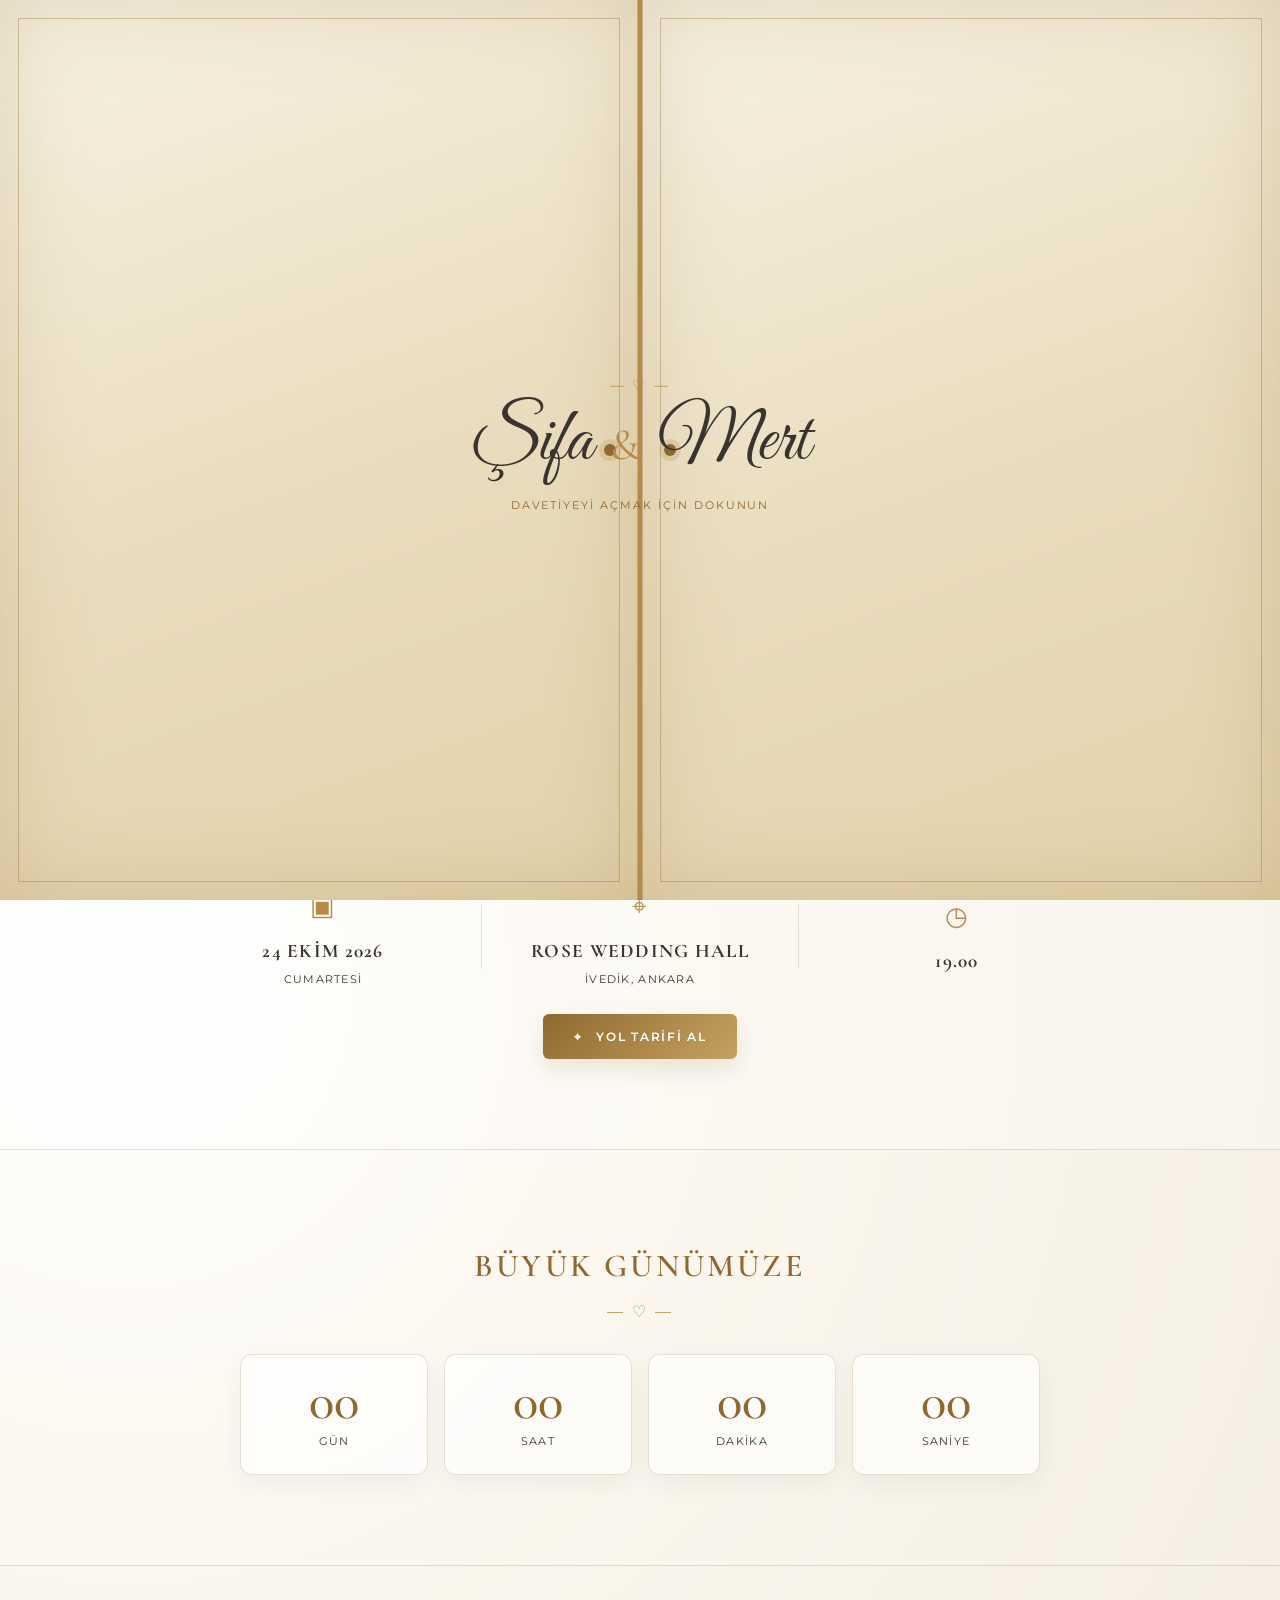
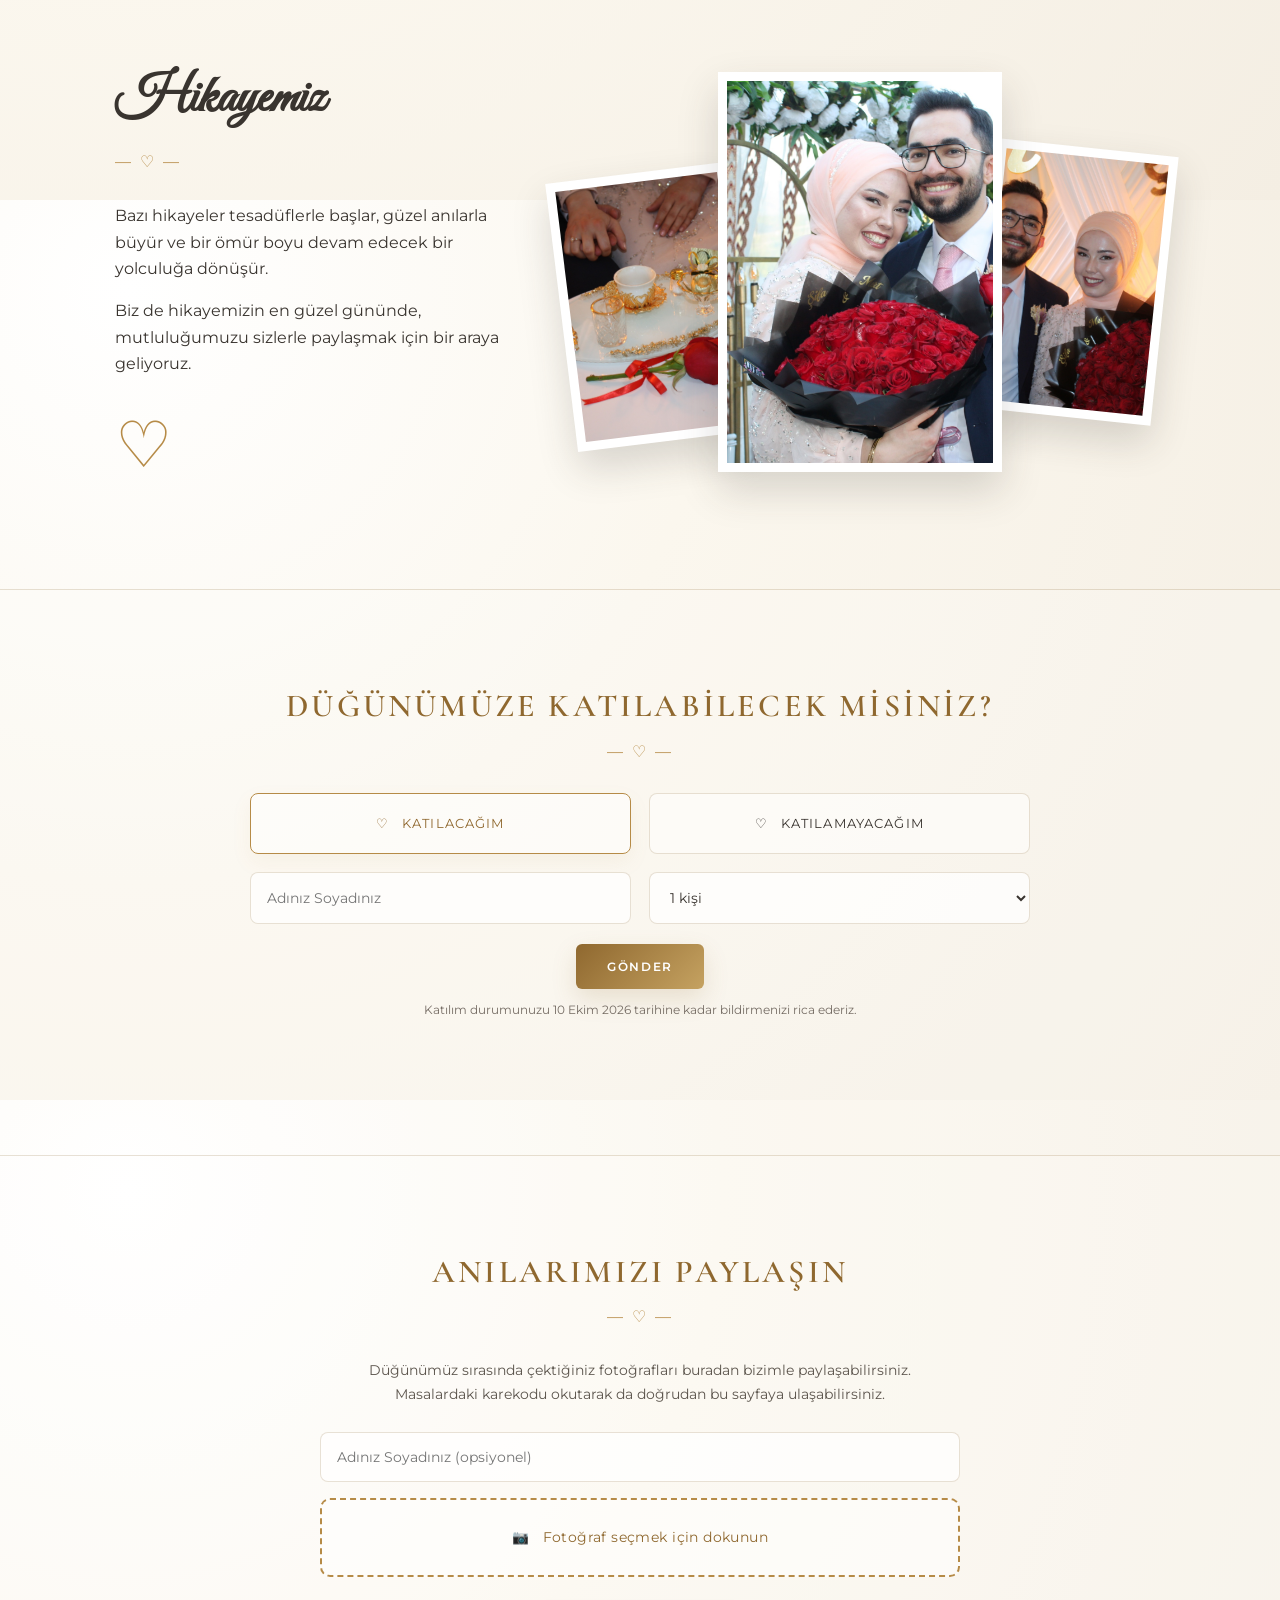
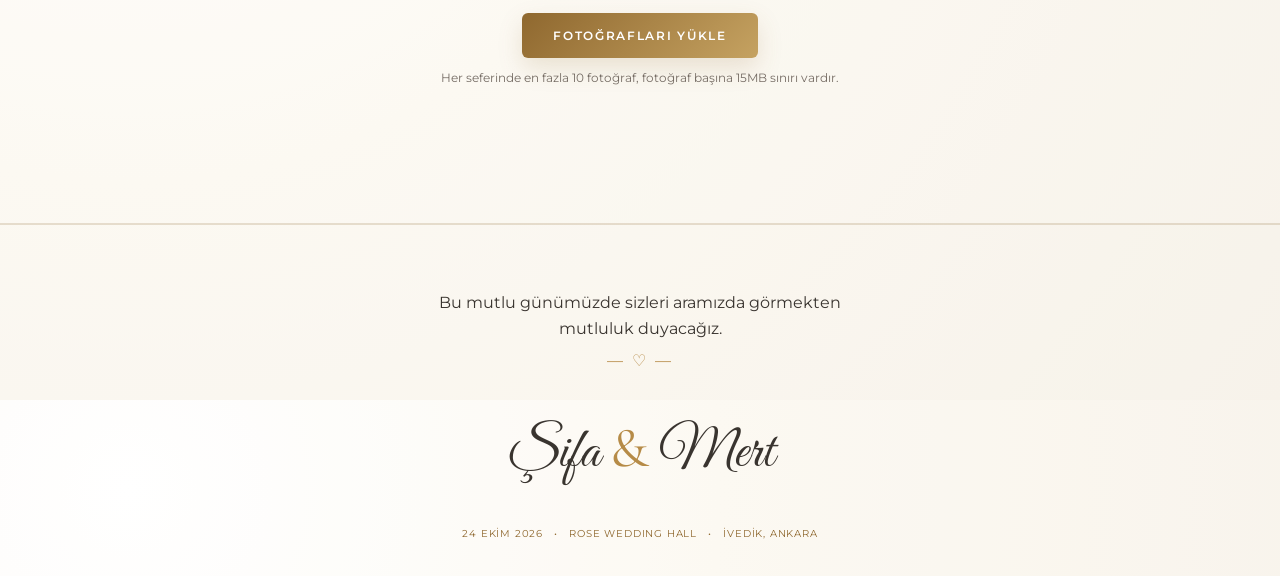
==== commit dbe98888: "Add files via upload" ====
--- a/index.html
+++ b/index.html
@@ -12,6 +12,16 @@
   <link rel="stylesheet" href="style.css" />
 </head>
 <body>
+  <div class="door-overlay" id="doorOverlay" role="button" tabindex="0" aria-label="Davetiyeyi açmak için tıklayın veya Enter'a basın">
+    <div class="door door-left"><span class="door-handle"></span></div>
+    <div class="door door-right"><span class="door-handle"></span></div>
+    <div class="door-center">
+      <div class="door-ornament">— ♡ —</div>
+      <div class="door-names">Şifa <span>&amp;</span> Mert</div>
+      <p class="door-hint">DAVETİYEYİ AÇMAK İÇİN DOKUNUN</p>
+    </div>
+  </div>
+
   <header class="nav" id="top">
     <a class="brand" href="#ana-sayfa">Şifa <span>&</span> Mert</a>
     <button class="menu-toggle" aria-label="Menüyü aç/kapat">☰</button>
--- a/style.css
+++ b/style.css
@@ -14,4 +14,29 @@
 .photo-preview{display:grid;grid-template-columns:repeat(auto-fill,minmax(84px,1fr));gap:10px;margin-bottom:18px}.photo-preview img{width:100%;height:84px;object-fit:cover;border-radius:6px;box-shadow:0 6px 14px rgba(57,52,47,.15)}
 .photo-progress{font-size:.72rem;color:var(--gold-dark);letter-spacing:.05em}
 .footer{text-align:center;padding:65px 20px 30px;border-top:1px solid var(--line);background:rgba(255,255,255,.25)}.footer p{max-width:440px;margin:0 auto}.footer-names{font-size:3.5rem;margin:8px 0 20px}.footer small{letter-spacing:.08em;color:var(--gold-dark);font-size:.62rem}.to-top{position:fixed;right:25px;bottom:25px;width:46px;height:46px;display:grid;place-items:center;border-radius:50%;background:var(--gold);color:white;text-decoration:none;box-shadow:0 8px 22px rgba(0,0,0,.18);font-size:1.4rem}.reveal{animation:rise .8s ease both}@keyframes rise{from{opacity:0;transform:translateY(20px)}to{opacity:1;transform:none}}
+
+/* ---------- Giriş kapıları ---------- */
+body.doors-locked{overflow:hidden;height:100vh}
+.door-overlay{position:fixed;inset:0;z-index:300;display:flex;cursor:pointer}
+.door-overlay.hidden{display:none}
+.door{flex:1;position:relative;background:linear-gradient(160deg,#f8f2e4,#e9dcbd 55%,#e2d3ab);box-shadow:inset 0 0 90px rgba(143,104,47,.22);transition:transform 1.15s cubic-bezier(.77,0,.18,1),opacity 1.15s ease}
+.door:before{content:"";position:absolute;inset:18px;border:1px solid rgba(143,104,47,.35);pointer-events:none}
+.door:after{content:"";position:absolute;top:0;bottom:0;width:1px;background:rgba(143,104,47,.35)}
+.door-left{border-right:2px solid var(--gold)}
+.door-left:after{right:0}
+.door-right{border-left:2px solid var(--gold)}
+.door-right:after{left:0}
+.door-handle{position:absolute;top:50%;width:12px;height:12px;border-radius:50%;background:var(--gold-dark);box-shadow:0 0 0 5px rgba(182,139,71,.22);transform:translateY(-50%)}
+.door-left .door-handle{right:22px}
+.door-right .door-handle{left:22px}
+.door-center{position:absolute;top:50%;left:50%;transform:translate(-50%,-50%);z-index:2;text-align:center;color:var(--ink);pointer-events:none;transition:opacity .5s ease}
+.door-center .door-ornament{color:var(--gold);letter-spacing:.15em;margin-bottom:8px;font-size:.9rem}
+.door-names{font-family:'Great Vibes',cursive;font-size:clamp(2.6rem,7vw,4.6rem);line-height:1}
+.door-names span{color:var(--gold);font-family:'Cormorant Garamond',serif;font-size:.6em;margin:0 .1em}
+.door-hint{margin-top:18px;font-size:.68rem;letter-spacing:.18em;color:var(--gold-dark);animation:doorPulse 1.8s ease-in-out infinite}
+@keyframes doorPulse{0%,100%{opacity:.5}50%{opacity:1}}
+.door-overlay.open .door-left{transform:translateX(-100%)}
+.door-overlay.open .door-right{transform:translateX(100%)}
+.door-overlay.open .door-center{opacity:0}
+@media(max-width:640px){.door:before{inset:10px}.door-handle{display:none}}
 @media(max-width:800px){.nav{height:64px}.nav nav{display:none;position:absolute;top:64px;left:0;right:0;background:#fbf8f1;padding:8px 24px 20px;flex-direction:column;gap:0;border-bottom:1px solid var(--line)}.nav nav.open{display:flex}.nav nav a{padding:12px 0}.menu-toggle{display:block}.section{padding:65px 22px}.hero{grid-template-columns:1fr;padding-top:55px;gap:25px}.hero-copy{padding:0}.hero h1{font-size:5.5rem}.hero-image-wrap{height:430px}.info-grid{grid-template-columns:1fr;gap:24px}.divider{display:none}.countdown-grid{grid-template-columns:repeat(2,1fr)}.story{grid-template-columns:1fr;gap:20px}.story h2,.story-copy .ornament{text-align:center}.story-copy p{margin-left:auto;margin-right:auto;text-align:center}.heart-line{text-align:center}.gallery{min-height:350px}.photo-main{height:330px;width:52%;left:24%}.photo-left,.photo-right{height:205px;width:34%;top:110px}.choice-row,.fields{grid-template-columns:1fr}.footer-names{font-size:3rem}}
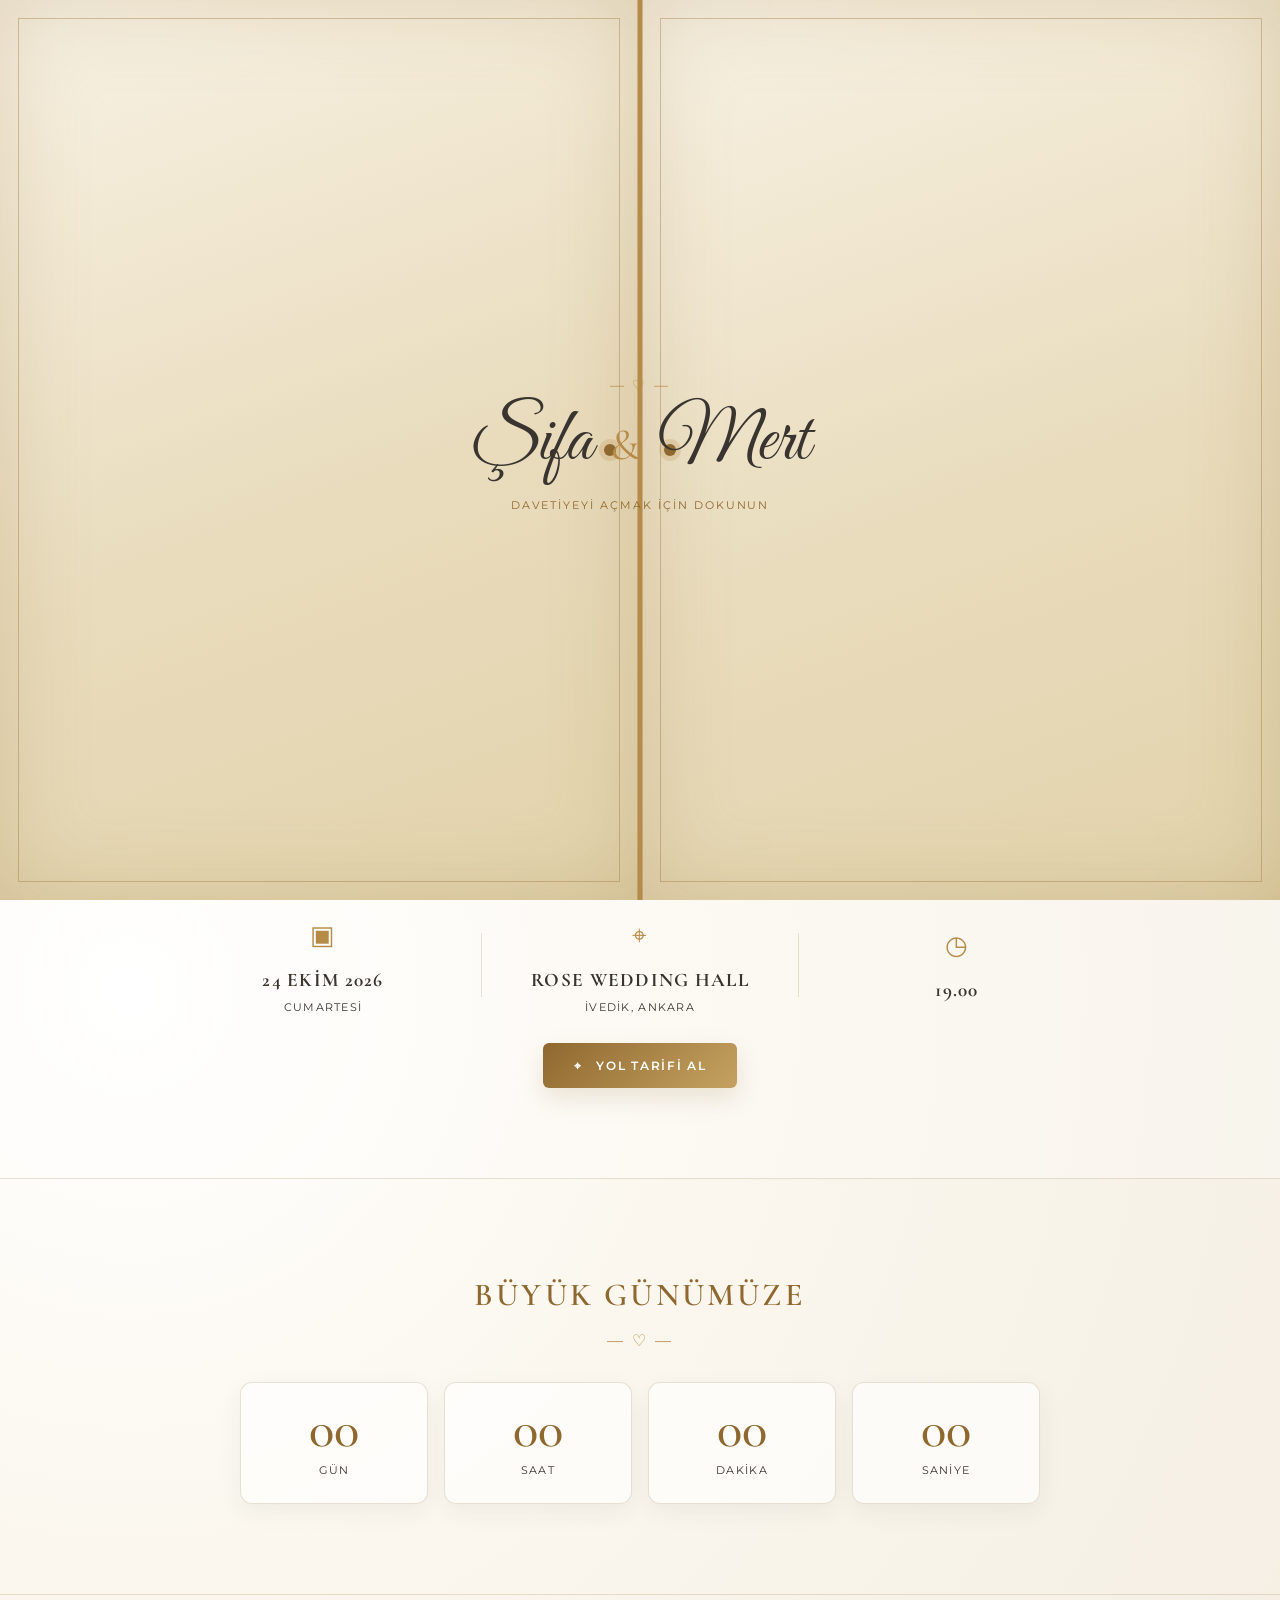
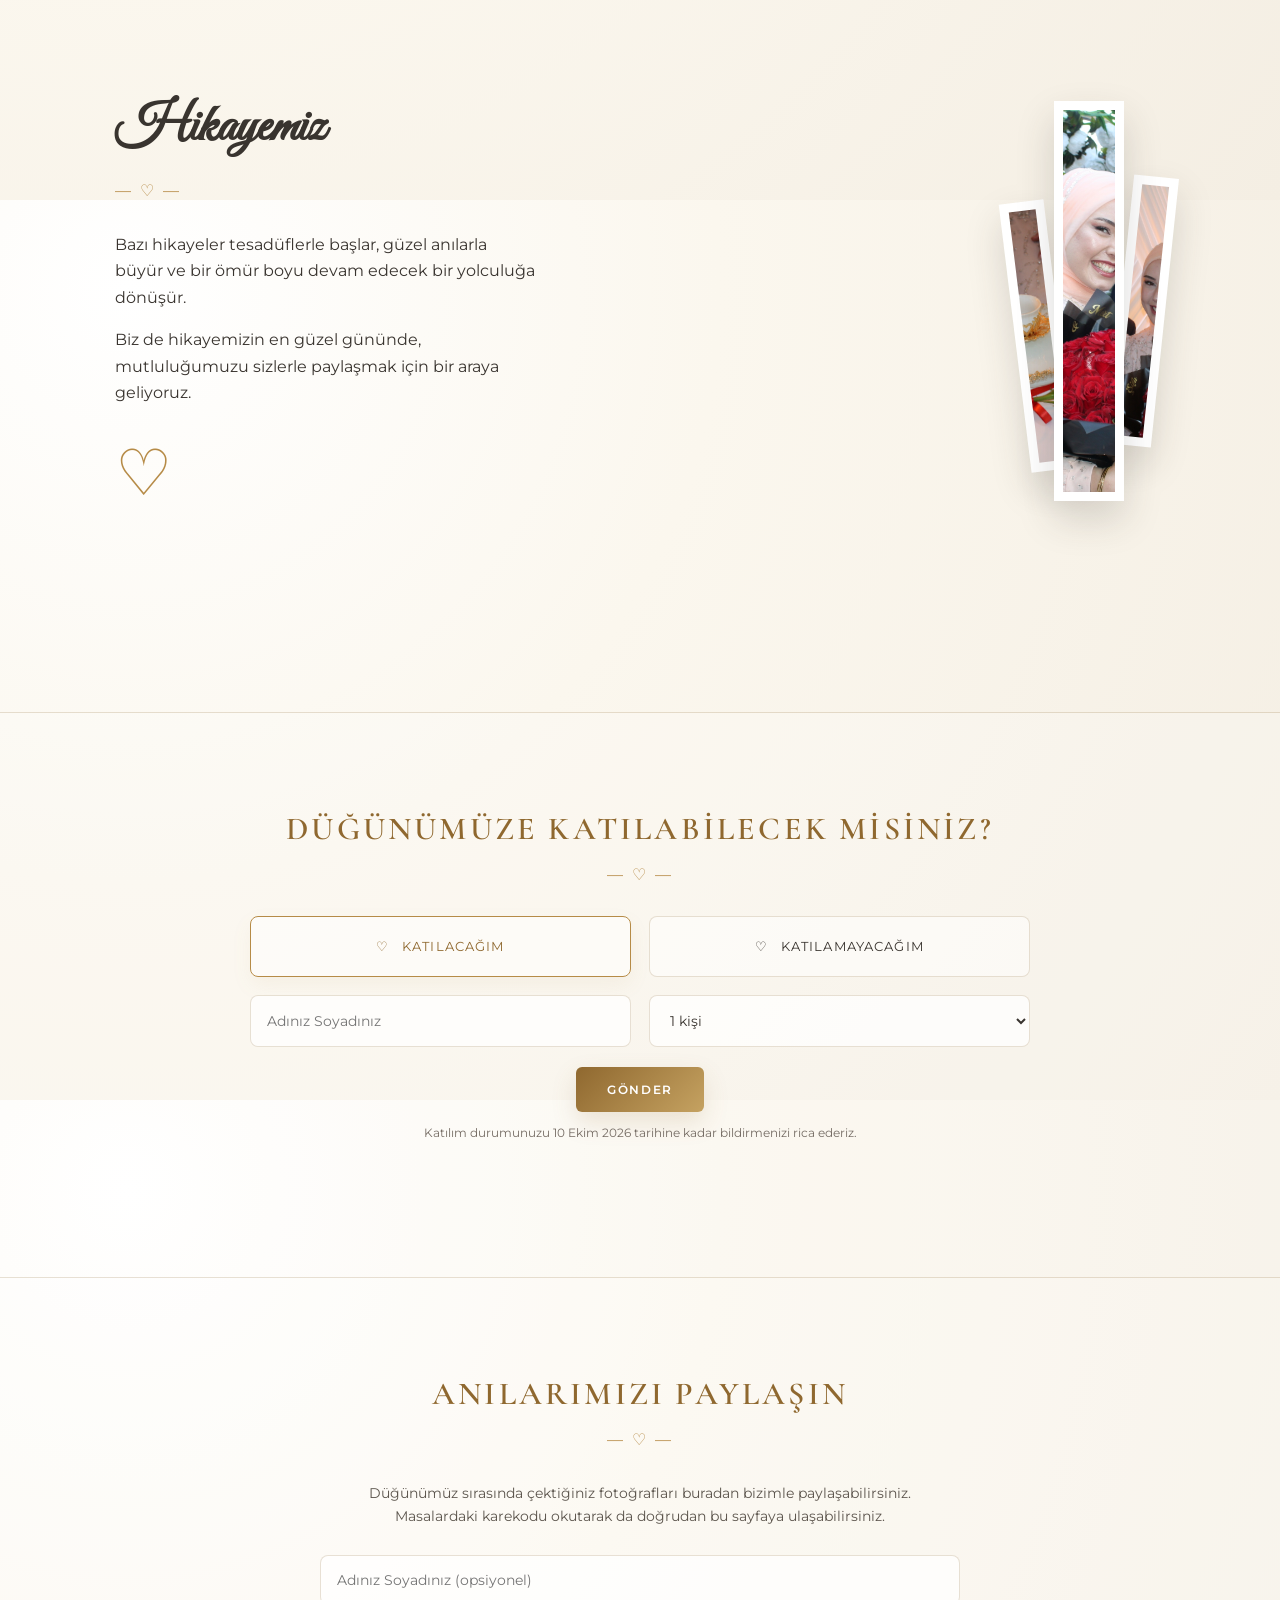
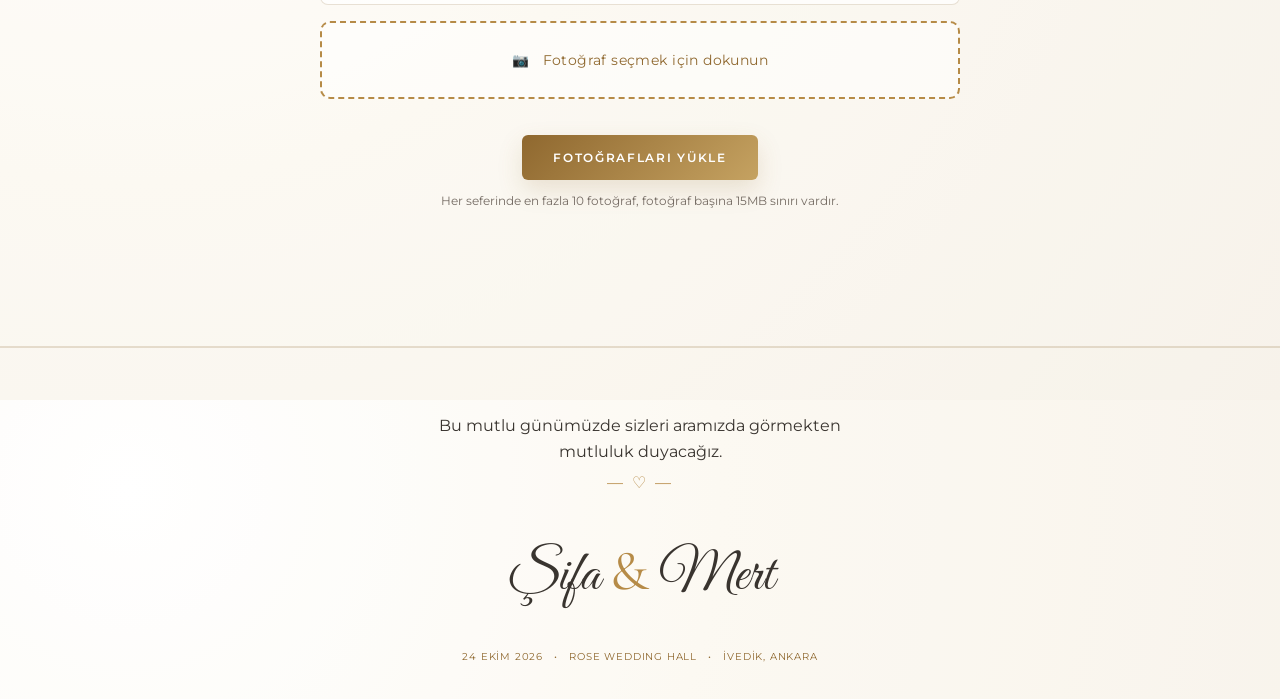
==== commit 5bbba234: "Add files via upload" ====
--- a/index.html
+++ b/index.html
@@ -31,12 +31,14 @@
       <a href="#hikayemiz">Hikayemiz</a>
       <a href="#katilim">Katılım</a>
       <a href="#fotograf-paylas">Fotoğraf Paylaş</a>
+      <a href="mersin.html" class="nav-switch">Mersin Düğünü →</a>
     </nav>
   </header>
 
   <main>
     <section class="hero section" id="ana-sayfa">
       <div class="hero-copy reveal">
+        <p class="city-tag">ANKARA DÜĞÜNÜ</p>
         <p class="eyebrow">BİRLİKTE BİR ÖMÜR BOYU<br>MUTLULUĞA...</p>
         <div class="ornament">— ♡ —</div>
         <h1>Şifa <span>&</span> Mert</h1>
@@ -83,6 +85,15 @@
         <figure class="photo photo-main"><img src="assets/hero.jpg" alt="Şifa ve Mert kırmızı güllerle" tabindex="0" role="button" aria-label="Fotoğrafı büyüt" /></figure>
         <figure class="photo photo-left"><img src="assets/hikaye-1.jpg" alt="Şifa ve Mert'in özel anı" tabindex="0" role="button" aria-label="Fotoğrafı büyüt" /></figure>
         <figure class="photo photo-right"><img src="assets/hikaye-2.jpg" alt="Şifa ve Mert'in birlikte fotoğrafı" tabindex="0" role="button" aria-label="Fotoğrafı büyüt" /></figure>
+      </div>
+      <!-- Daha fazla fotoğraf eklemek için: assets/ klasörüne yeni bir
+           fotoğraf koyup aşağıdaki satırı kopyalayın, dosya adını ve
+           açıklamasını (alt) güncelleyin. İstediğiniz kadar ekleyebilirsiniz,
+           hepsi aynı büyütme galerisinde ileri/geri gezilebilir olur. -->
+      <div class="gallery-extra" id="galleryExtra">
+        <!--
+        <figure><img src="assets/hikaye-3.jpg" alt="Açıklama yazın" tabindex="0" role="button" aria-label="Fotoğrafı büyüt" /></figure>
+        -->
       </div>
     </section>
 
@@ -133,9 +144,16 @@
 
   <div class="lightbox" id="lightbox" aria-hidden="true">
     <button class="lightbox-close" id="lightboxClose" aria-label="Kapat">✕</button>
+    <button class="lightbox-nav lightbox-prev" id="lightboxPrev" aria-label="Önceki fotoğraf">‹</button>
     <img id="lightboxImg" src="" alt="" />
+    <button class="lightbox-nav lightbox-next" id="lightboxNext" aria-label="Sonraki fotoğraf">›</button>
+    <div class="lightbox-counter" id="lightboxCounter"></div>
   </div>
 
+  <script>
+    window.WEDDING_DATE_ISO = '2026-10-24T19:00:00+03:00';
+    window.SITE_EVENT = ''; // Ankara: eski kayıtlarla uyumlu olması için boş bırakıldı
+  </script>
   <script src="script.js"></script>
 </body>
 </html>
--- a/style.css
+++ b/style.css
@@ -3,11 +3,20 @@
 body:before,body:after{content:"";position:fixed;z-index:-1;width:34vw;height:34vw;filter:blur(10px);opacity:.42;background:radial-gradient(circle at 40% 40%,rgba(183,141,69,.15),transparent 65%);pointer-events:none}body:before{left:-8vw;top:28vh}body:after{right:-8vw;bottom:0}
 .nav{height:76px;padding:0 clamp(20px,7vw,110px);display:flex;align-items:center;justify-content:space-between;border-bottom:1px solid var(--line);background:rgba(251,248,241,.86);backdrop-filter:blur(10px);position:sticky;top:0;z-index:20}.brand,.footer-names{font-family:'Great Vibes',cursive;font-size:2rem;color:var(--ink);text-decoration:none}.brand span,.footer-names span,h1 span{color:var(--gold);font-family:'Cormorant Garamond',serif}.nav nav{display:flex;gap:28px}.nav nav a{text-decoration:none;color:var(--ink);text-transform:uppercase;font-size:.7rem;letter-spacing:.12em;padding:28px 0 20px}.nav nav a.active,.nav nav a:hover{color:var(--gold);border-bottom:2px solid var(--gold)}.menu-toggle{display:none;border:0;background:transparent;font-size:1.5rem;color:var(--ink)}
 .section{padding:90px clamp(24px,9vw,140px);border-bottom:1px solid var(--line)}h2{text-align:center;text-transform:uppercase;font-family:'Cormorant Garamond',serif;font-weight:600;letter-spacing:.1em;color:var(--gold-dark);font-size:clamp(1.55rem,3vw,2rem);margin:0 0 6px}.ornament{text-align:center;color:var(--gold);letter-spacing:.15em;margin:5px 0 28px}.ornament.small{margin-top:8px}.eyebrow{font-family:'Cormorant Garamond',serif;letter-spacing:.12em;font-size:clamp(1rem,2vw,1.35rem);color:var(--gold-dark);text-align:center}
-.hero{min-height:620px;display:grid;grid-template-columns:1fr 1.12fr;align-items:center;gap:40px;padding-top:35px;padding-bottom:35px;overflow:hidden}.hero-copy{padding-left:4vw}.hero h1{font-family:'Great Vibes',cursive;font-weight:400;font-size:clamp(4rem,8vw,8rem);line-height:.9;margin:10px 0 40px;text-align:center}.hero h1 span{font-size:.58em;margin:0 .08em}.date{text-align:center;font-family:'Cormorant Garamond',serif;font-size:1.35rem;letter-spacing:.12em;border-top:1px solid var(--gold);border-bottom:1px solid var(--gold);padding:8px 0;margin:0 auto;width:max-content;max-width:100%}.hero-image-wrap{height:560px;position:relative}.hero-image-wrap:before{content:"∞";position:absolute;font-family:'Cormorant Garamond',serif;font-size:25rem;color:rgba(182,139,71,.08);left:-22%;top:20%;z-index:0}.hero-image{width:100%;height:100%;object-fit:cover;object-position:center;border-radius:4px;box-shadow:0 22px 55px rgba(57,52,47,.15);position:relative;z-index:1}
+.city-tag{text-align:center;font-size:.68rem;letter-spacing:.22em;color:var(--gold);font-weight:600;margin:0 0 6px}
+.nav-switch{color:var(--gold-dark)!important;font-weight:600}.nav-switch:hover{color:var(--gold)!important}
+.hero{min-height:620px;display:grid;grid-template-columns:1fr 1.12fr;align-items:center;gap:40px;padding-top:35px;padding-bottom:35px;overflow:hidden}.hero-copy{padding-left:4vw}.hero h1{font-family:'Great Vibes',cursive;font-weight:400;font-size:clamp(4rem,8vw,8rem);line-height:1.25;margin:10px 0 30px;text-align:center}.hero h1 span{font-size:.58em;margin:0 .08em}.date{text-align:center;font-family:'Cormorant Garamond',serif;font-size:1.35rem;letter-spacing:.12em;border-top:1px solid var(--gold);border-bottom:1px solid var(--gold);padding:8px 0;margin:0 auto;width:max-content;max-width:100%}.hero-image-wrap{height:560px;position:relative}.hero-image-wrap:before{content:"∞";position:absolute;font-family:'Cormorant Garamond',serif;font-size:25rem;color:rgba(182,139,71,.08);left:-22%;top:20%;z-index:0}.hero-image{width:100%;height:100%;object-fit:cover;object-position:center;border-radius:4px;box-shadow:0 22px 55px rgba(57,52,47,.15);position:relative;z-index:1}
 .details{background:rgba(255,255,255,.28)}.info-grid{max-width:950px;margin:35px auto 26px;display:grid;grid-template-columns:1fr 1px 1fr 1px 1fr;align-items:center;text-align:center}.divider{height:64px;background:var(--line)}.info-item{display:flex;flex-direction:column;gap:3px;letter-spacing:.08em}.info-item .icon{font-size:1.6rem;color:var(--gold);margin-bottom:6px}.info-item strong{font-family:'Cormorant Garamond',serif;font-size:1.2rem}.info-item span{font-size:.67rem}.gold-button{display:block;width:max-content;margin:20px auto 0;padding:15px 31px;border:0;border-radius:6px;background:linear-gradient(135deg,var(--gold-dark),#c5a261);color:#fff;text-decoration:none;font:600 .75rem Montserrat,sans-serif;letter-spacing:.14em;cursor:pointer;box-shadow:0 10px 24px rgba(143,104,47,.17)}.gold-button:hover{transform:translateY(-2px)}
 .countdown{text-align:center}.countdown-grid{display:grid;grid-template-columns:repeat(4,minmax(120px,1fr));max-width:800px;margin:25px auto 0;gap:16px}.countdown-grid div{padding:20px 10px;background:rgba(255,255,255,.65);border:1px solid var(--line);border-radius:12px;box-shadow:0 8px 25px rgba(57,52,47,.06)}.countdown-grid b{display:block;font-family:'Cormorant Garamond',serif;color:var(--gold-dark);font-size:3.3rem;font-weight:500;line-height:1}.countdown-grid span{font-size:.66rem;letter-spacing:.12em}
 .story{display:grid;grid-template-columns:.78fr 1.22fr;gap:60px;align-items:center}.story h2{text-align:left;font-family:'Great Vibes',cursive;text-transform:none;font-size:3.3rem;letter-spacing:0;color:var(--ink)}.story-copy .ornament{text-align:left}.story-copy p{max-width:420px}.heart-line{font-family:'Cormorant Garamond',serif;color:var(--gold);font-size:4rem;margin-top:15px}.gallery{position:relative;min-height:430px}.photo{position:absolute;margin:0;padding:9px;background:#fff;box-shadow:0 18px 38px rgba(57,52,47,.18)}.photo img{display:block;width:100%;height:100%;object-fit:cover;cursor:zoom-in;transition:transform .35s ease,box-shadow .35s ease}.photo img:hover,.photo img:focus{transform:scale(1.035);box-shadow:0 10px 26px rgba(57,52,47,.28);outline:none}
-.lightbox{position:fixed;inset:0;z-index:100;display:none;align-items:center;justify-content:center;background:rgba(30,26,22,.86);padding:30px;backdrop-filter:blur(3px)}.lightbox.open{display:flex}.lightbox img{max-width:min(92vw,900px);max-height:88vh;object-fit:contain;border-radius:4px;box-shadow:0 25px 70px rgba(0,0,0,.45);animation:rise .3s ease both}.lightbox-close{position:absolute;top:22px;right:26px;width:44px;height:44px;border:1px solid rgba(255,255,255,.4);border-radius:50%;background:rgba(255,255,255,.08);color:#fff;font-size:1.2rem;cursor:pointer;display:grid;place-items:center}.lightbox-close:hover{background:rgba(255,255,255,.18)}.photo-main{width:47%;height:400px;left:26%;top:10px;z-index:3}.photo-left{width:30%;height:270px;left:0;top:110px;transform:rotate(-7deg);z-index:2}.photo-right{width:30%;height:270px;right:0;top:85px;transform:rotate(6deg);z-index:1}
+.lightbox{position:fixed;inset:0;z-index:100;display:none;align-items:center;justify-content:center;background:rgba(30,26,22,.86);padding:30px;backdrop-filter:blur(3px)}.lightbox.open{display:flex}.lightbox img{max-width:min(92vw,900px);max-height:88vh;object-fit:contain;border-radius:4px;box-shadow:0 25px 70px rgba(0,0,0,.45);animation:rise .3s ease both;user-select:none}.lightbox-close{position:absolute;top:22px;right:26px;width:44px;height:44px;border:1px solid rgba(255,255,255,.4);border-radius:50%;background:rgba(255,255,255,.08);color:#fff;font-size:1.2rem;cursor:pointer;display:grid;place-items:center;z-index:2}.lightbox-close:hover{background:rgba(255,255,255,.18)}
+.lightbox-nav{position:absolute;top:50%;transform:translateY(-50%);width:50px;height:50px;border:1px solid rgba(255,255,255,.4);border-radius:50%;background:rgba(255,255,255,.08);color:#fff;font-size:1.8rem;line-height:1;cursor:pointer;display:grid;place-items:center;z-index:2}.lightbox-nav:hover{background:rgba(255,255,255,.18)}.lightbox-prev{left:18px}.lightbox-next{right:18px}
+.lightbox-counter{position:absolute;bottom:22px;left:50%;transform:translateX(-50%);color:#fff;font-size:.74rem;letter-spacing:.1em;background:rgba(0,0,0,.3);padding:6px 16px;border-radius:20px}
+@media(max-width:640px){.lightbox-nav{width:40px;height:40px;font-size:1.4rem}.lightbox-prev{left:8px}.lightbox-next{right:8px}}
+.gallery-extra{display:grid;grid-template-columns:repeat(auto-fill,minmax(130px,1fr));gap:12px;max-width:900px;margin:34px auto 0}
+.gallery-extra figure{margin:0;padding:6px;background:#fff;box-shadow:0 10px 24px rgba(57,52,47,.14)}
+.gallery-extra img{display:block;width:100%;height:140px;object-fit:cover;cursor:zoom-in;transition:transform .3s ease,box-shadow .3s ease}
+.gallery-extra img:hover,.gallery-extra img:focus{transform:scale(1.035);box-shadow:0 8px 20px rgba(57,52,47,.25);outline:none}.photo-main{width:47%;height:400px;left:26%;top:10px;z-index:3}.photo-left{width:30%;height:270px;left:0;top:110px;transform:rotate(-7deg);z-index:2}.photo-right{width:30%;height:270px;right:0;top:85px;transform:rotate(6deg);z-index:1}
 .rsvp{background:rgba(255,255,255,.2)}.rsvp-form{max-width:780px;margin:25px auto 0;text-align:center}.choice-row,.fields{display:grid;grid-template-columns:1fr 1fr;gap:18px;margin-bottom:18px}.choice{border:1px solid var(--line);border-radius:8px;padding:19px;cursor:pointer;letter-spacing:.09em;font-size:.8rem;background:rgba(255,255,255,.5)}.choice input{display:none}.choice.selected{border-color:var(--gold);box-shadow:0 8px 20px rgba(182,139,71,.08);color:var(--gold-dark)}.fields input,.fields select{border:1px solid var(--line);border-radius:8px;padding:16px;background:rgba(255,255,255,.72);font:400 .85rem Montserrat,sans-serif;color:var(--ink);width:100%}.form-note{font-size:.72rem;color:#756c64}.form-message{font-size:.82rem;color:var(--gold-dark);min-height:1.4em}.form-message.error{color:#b33d3d}.gold-button:disabled{opacity:.6;cursor:not-allowed;transform:none}
 .photos{background:rgba(255,255,255,.28);text-align:center}.photos-intro{max-width:560px;margin:0 auto 26px;font-size:.9rem;color:#5c554d}.photo-form{max-width:640px;margin:0 auto}.photo-form>input[name="ad"]{width:100%;border:1px solid var(--line);border-radius:8px;padding:16px;background:rgba(255,255,255,.72);font:400 .85rem Montserrat,sans-serif;color:var(--ink);margin-bottom:16px}
 .file-drop{display:flex;align-items:center;justify-content:center;border:2px dashed var(--gold);border-radius:10px;padding:26px 16px;cursor:pointer;background:rgba(255,255,255,.5);color:var(--gold-dark);font-size:.85rem;letter-spacing:.03em;margin-bottom:16px;transition:background .2s ease}.file-drop:hover{background:rgba(255,255,255,.8)}.file-drop input{display:none}
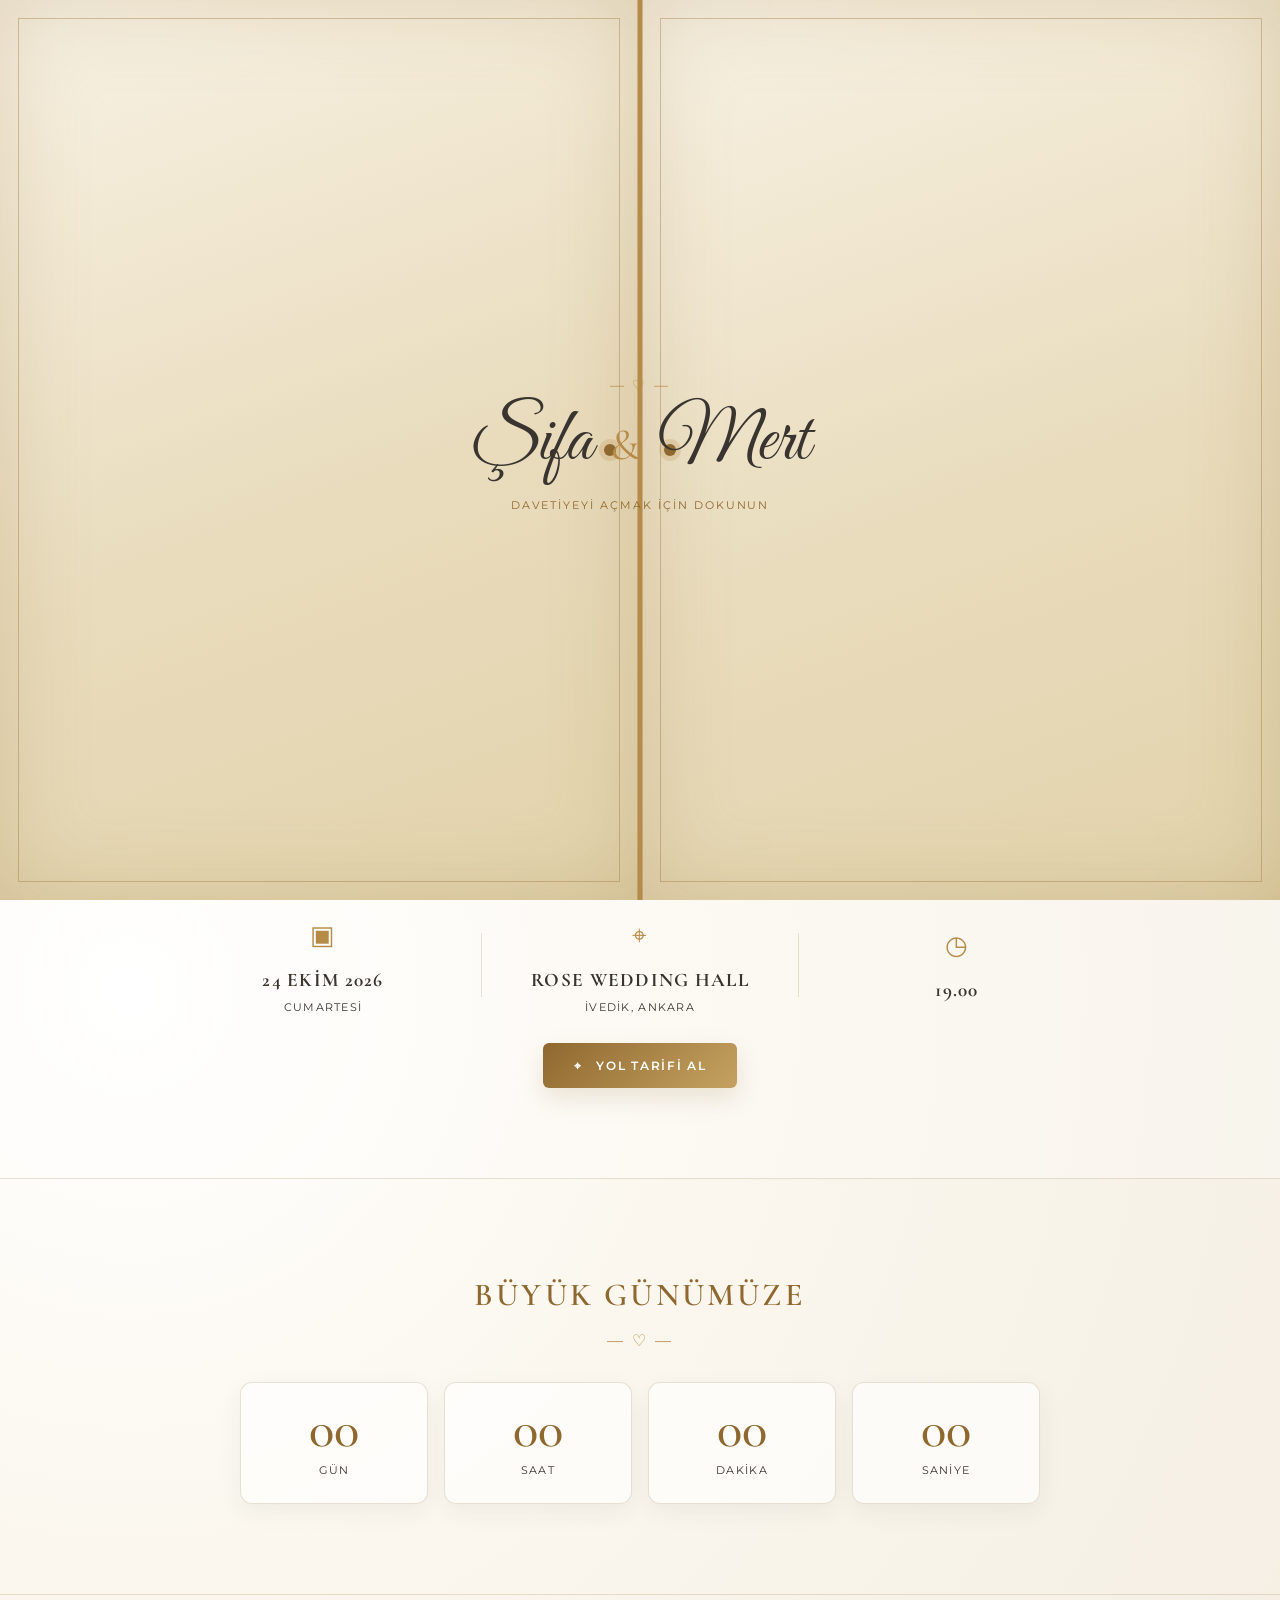
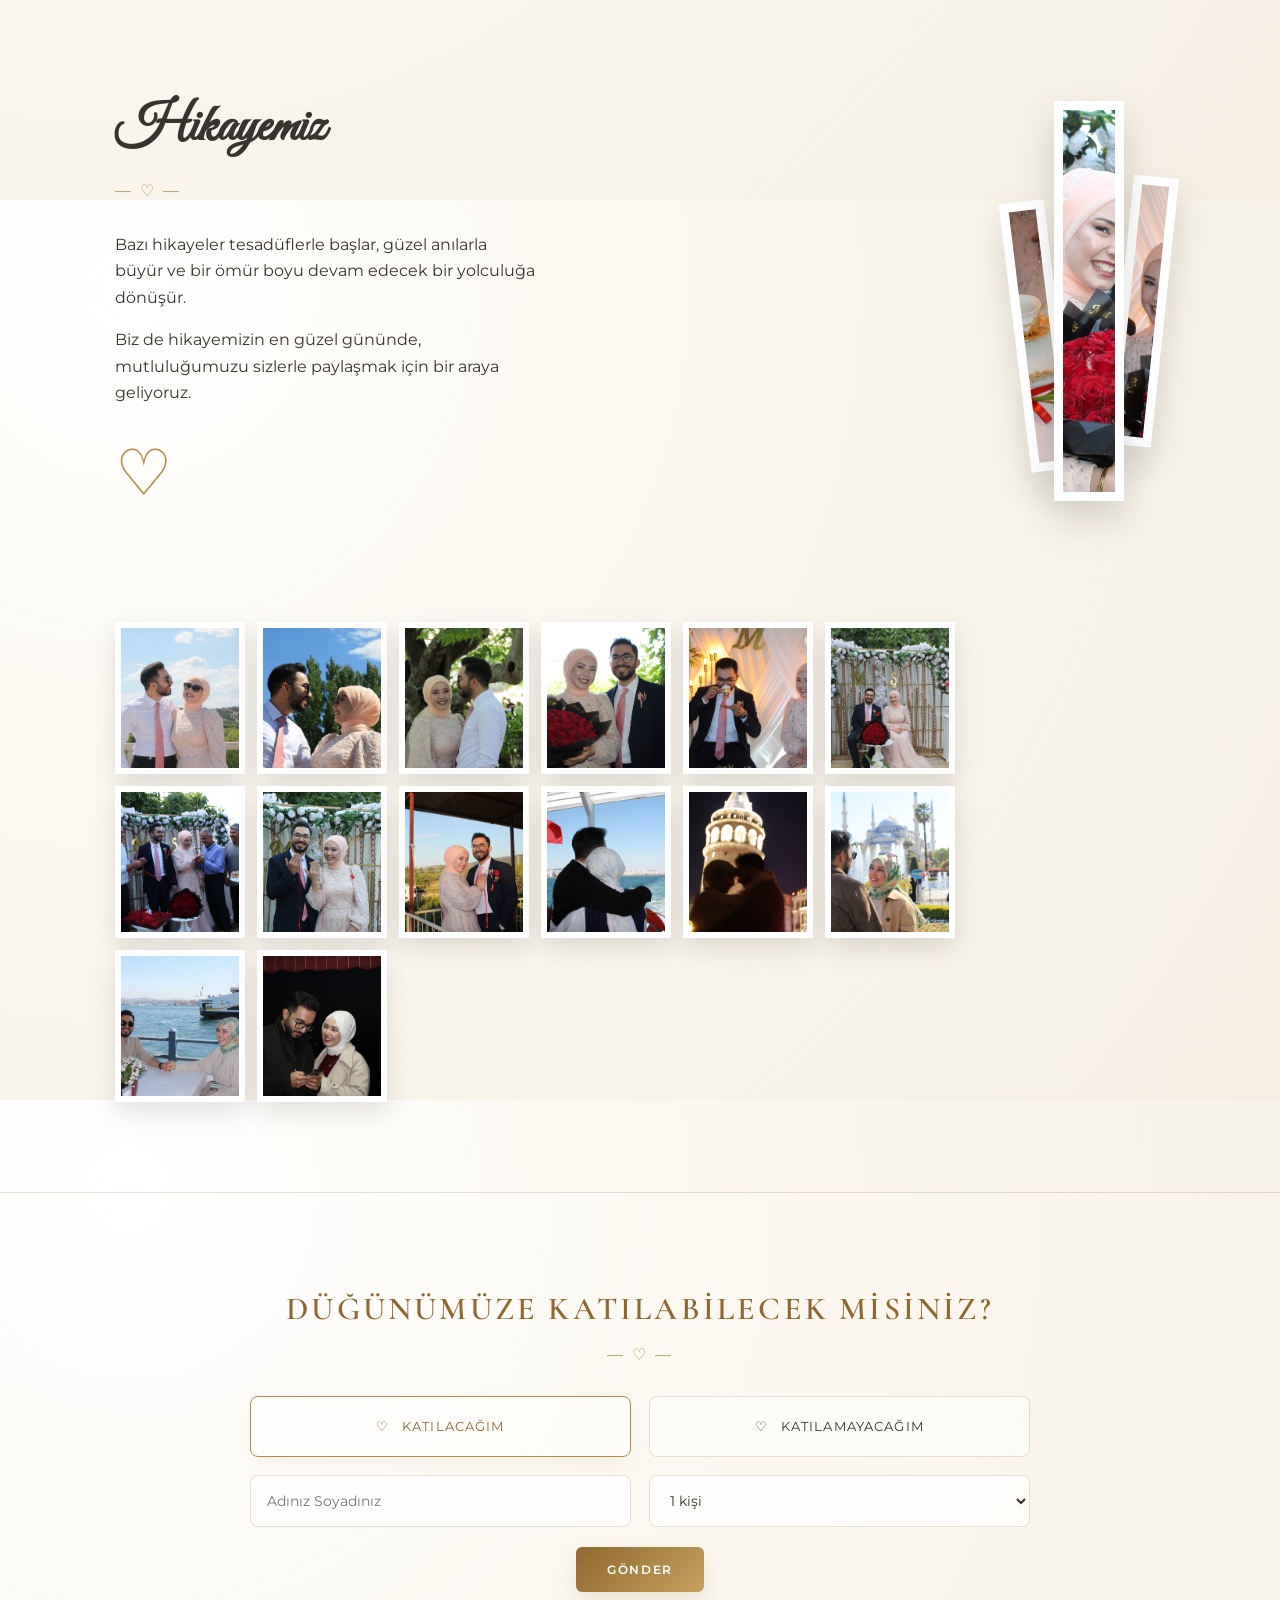
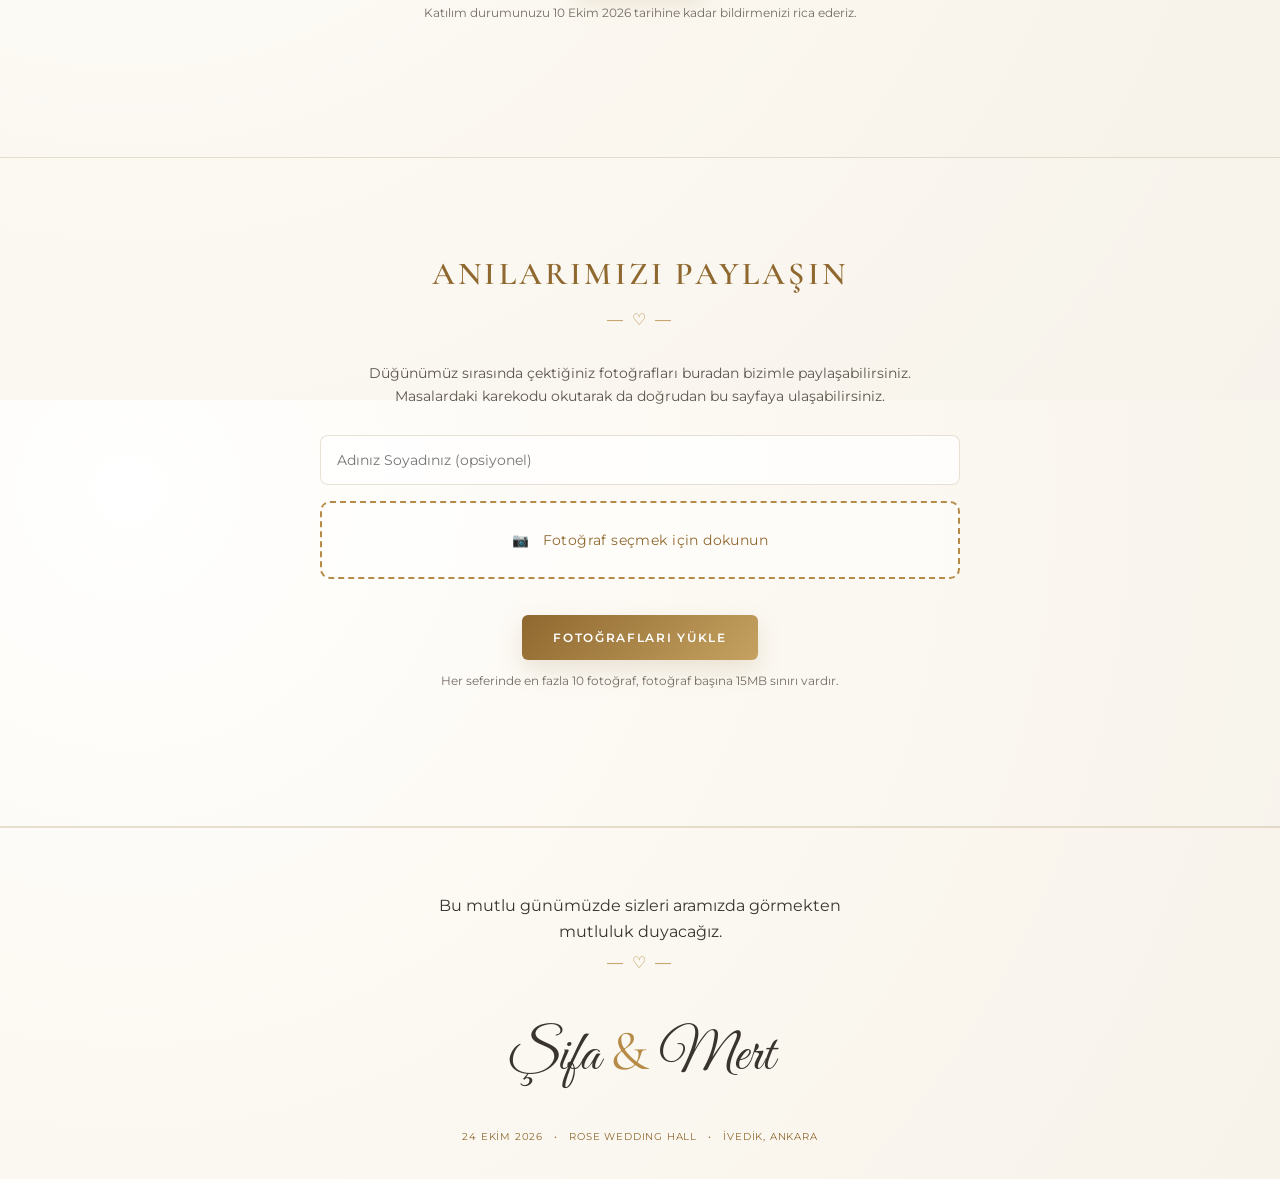
==== commit 31f5cec9: "Add files via upload" ====
--- a/index.html
+++ b/index.html
@@ -91,9 +91,20 @@
            açıklamasını (alt) güncelleyin. İstediğiniz kadar ekleyebilirsiniz,
            hepsi aynı büyütme galerisinde ileri/geri gezilebilir olur. -->
       <div class="gallery-extra" id="galleryExtra">
-        <!--
-        <figure><img src="assets/hikaye-3.jpg" alt="Açıklama yazın" tabindex="0" role="button" aria-label="Fotoğrafı büyüt" /></figure>
-        -->
+        <figure><img src="assets/hikaye-3.jpg" alt="Şifa ve Mert'in anılarından bir kare" tabindex="0" role="button" aria-label="Fotoğrafı büyüt" /></figure>
+        <figure><img src="assets/hikaye-4.jpg" alt="Şifa ve Mert'in anılarından bir kare" tabindex="0" role="button" aria-label="Fotoğrafı büyüt" /></figure>
+        <figure><img src="assets/hikaye-5.jpg" alt="Şifa ve Mert'in anılarından bir kare" tabindex="0" role="button" aria-label="Fotoğrafı büyüt" /></figure>
+        <figure><img src="assets/hikaye-6.jpg" alt="Şifa ve Mert'in anılarından bir kare" tabindex="0" role="button" aria-label="Fotoğrafı büyüt" /></figure>
+        <figure><img src="assets/hikaye-7.jpg" alt="Şifa ve Mert'in anılarından bir kare" tabindex="0" role="button" aria-label="Fotoğrafı büyüt" /></figure>
+        <figure><img src="assets/hikaye-8.jpg" alt="Şifa ve Mert'in anılarından bir kare" tabindex="0" role="button" aria-label="Fotoğrafı büyüt" /></figure>
+        <figure><img src="assets/hikaye-9.jpg" alt="Şifa ve Mert'in anılarından bir kare" tabindex="0" role="button" aria-label="Fotoğrafı büyüt" /></figure>
+        <figure><img src="assets/hikaye-10.jpg" alt="Şifa ve Mert'in anılarından bir kare" tabindex="0" role="button" aria-label="Fotoğrafı büyüt" /></figure>
+        <figure><img src="assets/hikaye-11.jpg" alt="Şifa ve Mert'in anılarından bir kare" tabindex="0" role="button" aria-label="Fotoğrafı büyüt" /></figure>
+        <figure><img src="assets/hikaye-12.jpg" alt="Şifa ve Mert'in anılarından bir kare" tabindex="0" role="button" aria-label="Fotoğrafı büyüt" /></figure>
+        <figure><img src="assets/hikaye-13.jpg" alt="Şifa ve Mert'in anılarından bir kare" tabindex="0" role="button" aria-label="Fotoğrafı büyüt" /></figure>
+        <figure><img src="assets/hikaye-14.jpg" alt="Şifa ve Mert'in anılarından bir kare" tabindex="0" role="button" aria-label="Fotoğrafı büyüt" /></figure>
+        <figure><img src="assets/hikaye-15.jpg" alt="Şifa ve Mert'in anılarından bir kare" tabindex="0" role="button" aria-label="Fotoğrafı büyüt" /></figure>
+        <figure><img src="assets/hikaye-16.jpg" alt="Şifa ve Mert'in anılarından bir kare" tabindex="0" role="button" aria-label="Fotoğrafı büyüt" /></figure>
       </div>
     </section>
 
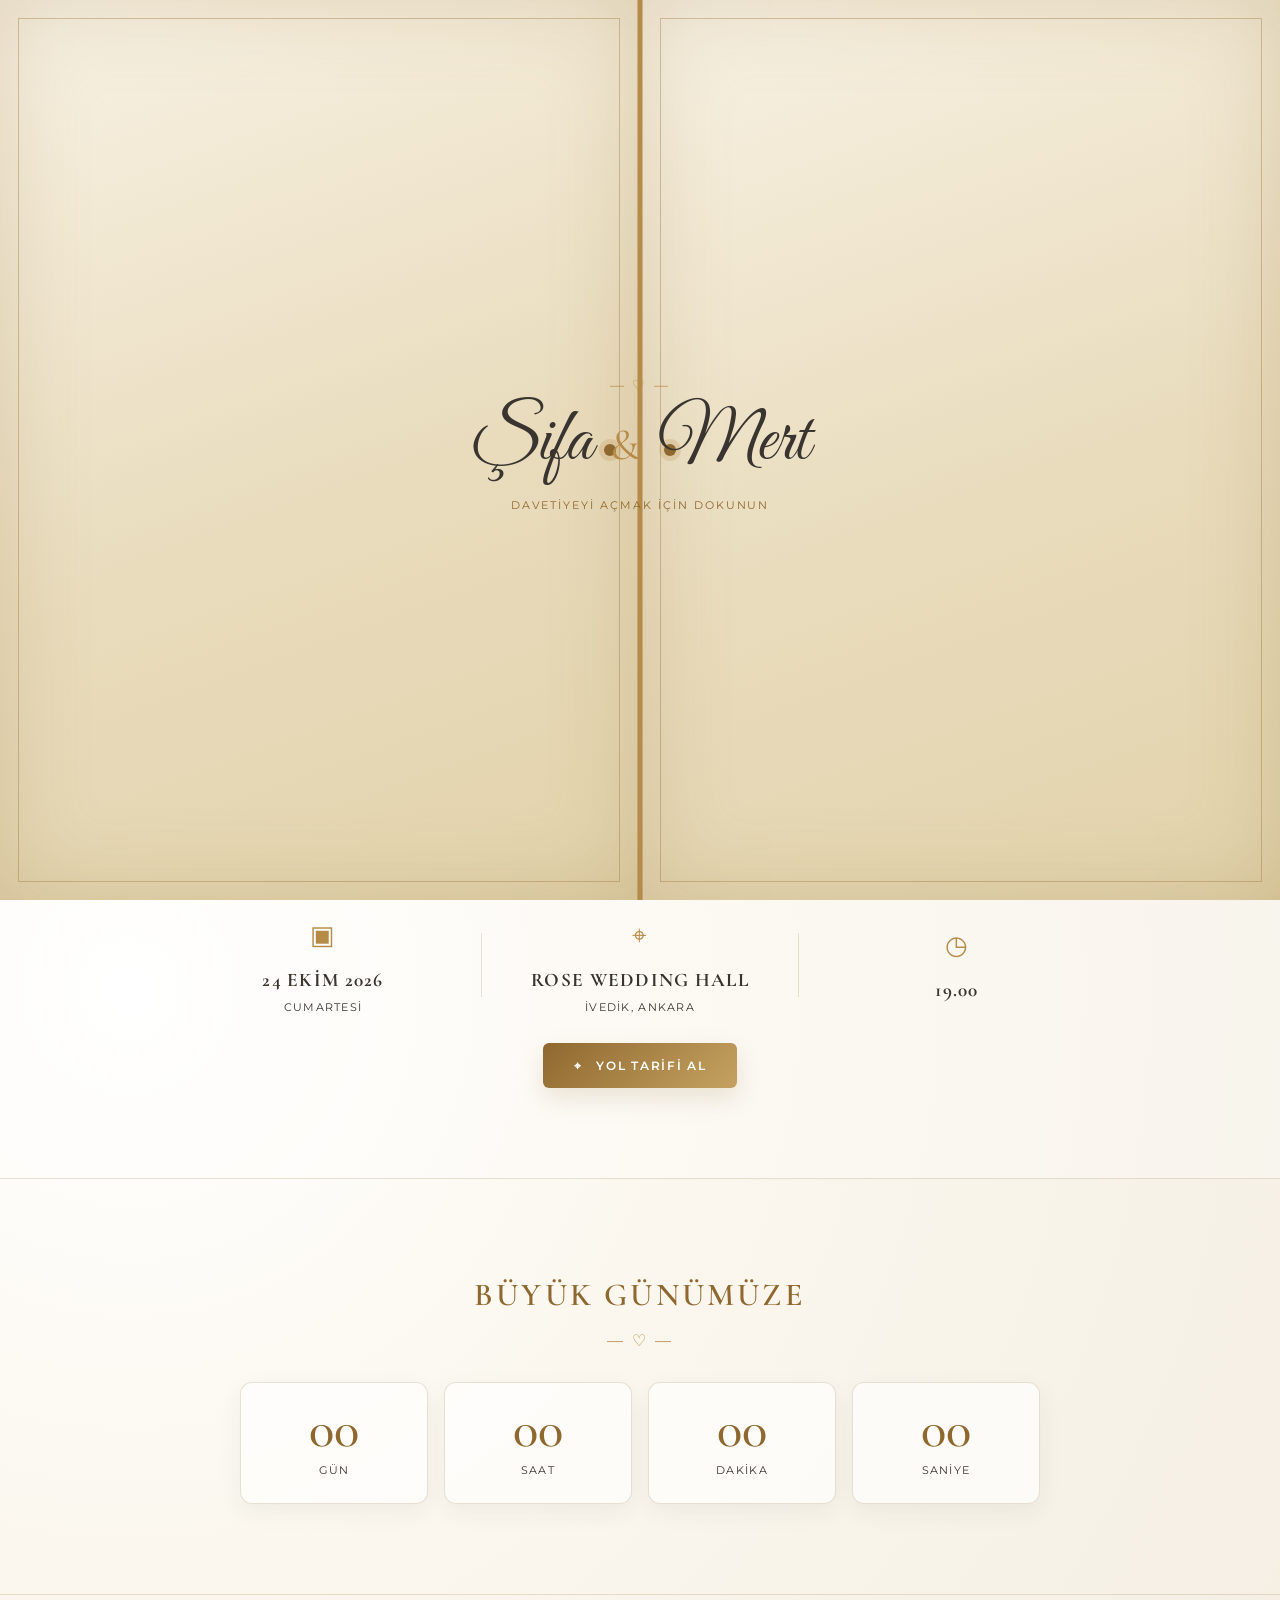
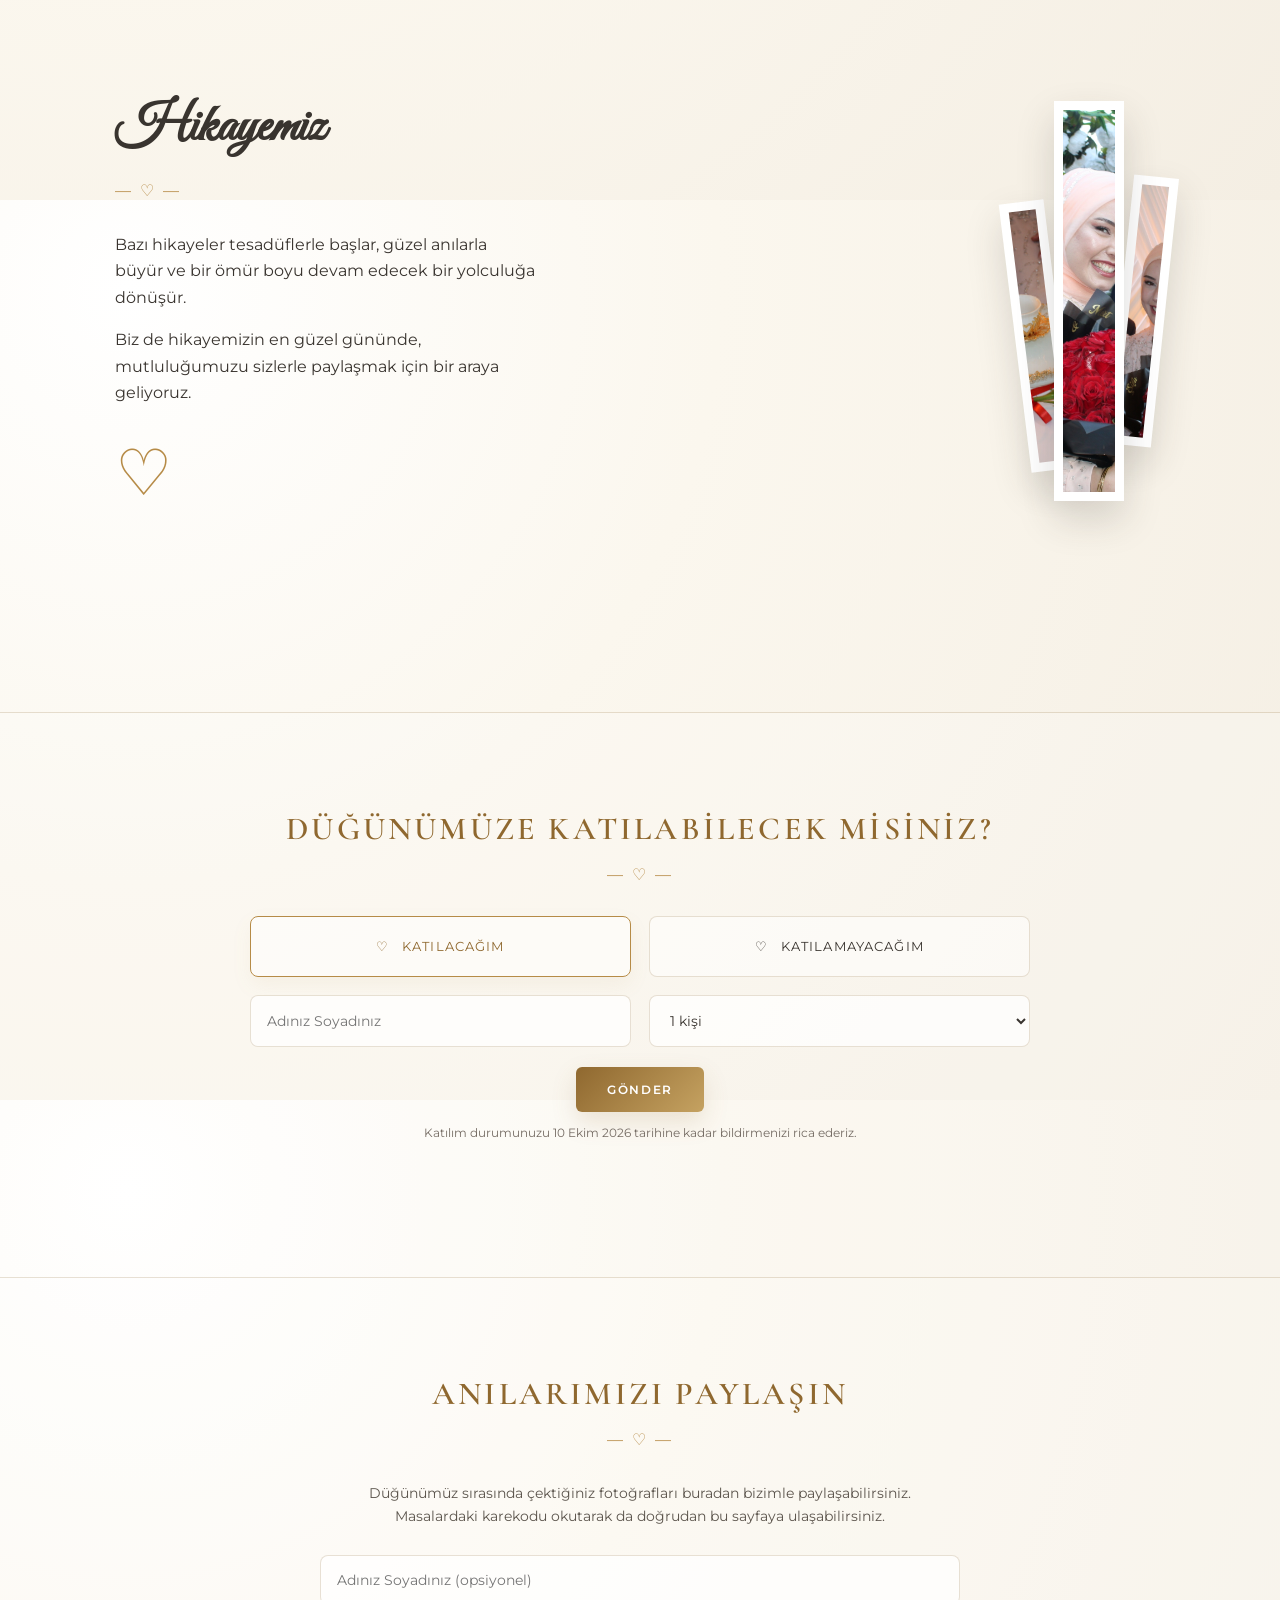
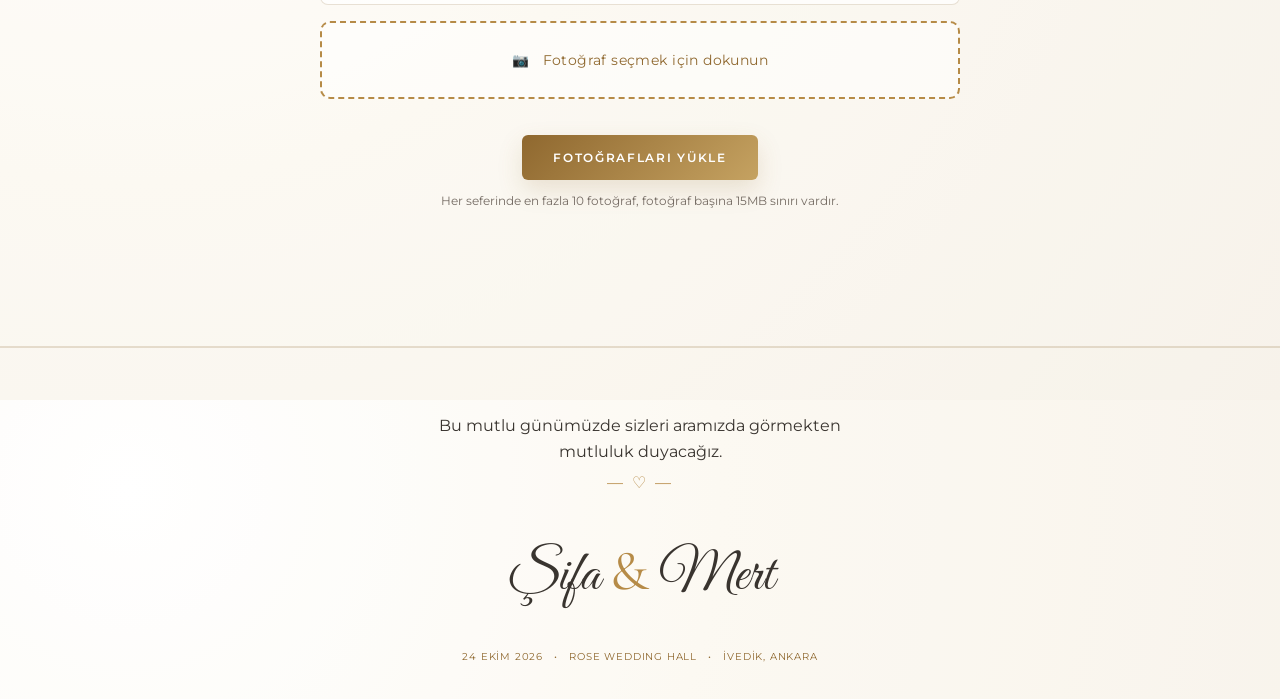
==== commit 3fe1ca26: "Add files via upload" ====
--- a/index.html
+++ b/index.html
@@ -91,20 +91,9 @@
            açıklamasını (alt) güncelleyin. İstediğiniz kadar ekleyebilirsiniz,
            hepsi aynı büyütme galerisinde ileri/geri gezilebilir olur. -->
       <div class="gallery-extra" id="galleryExtra">
-        <figure><img src="assets/hikaye-3.jpg" alt="Şifa ve Mert'in anılarından bir kare" tabindex="0" role="button" aria-label="Fotoğrafı büyüt" /></figure>
-        <figure><img src="assets/hikaye-4.jpg" alt="Şifa ve Mert'in anılarından bir kare" tabindex="0" role="button" aria-label="Fotoğrafı büyüt" /></figure>
-        <figure><img src="assets/hikaye-5.jpg" alt="Şifa ve Mert'in anılarından bir kare" tabindex="0" role="button" aria-label="Fotoğrafı büyüt" /></figure>
-        <figure><img src="assets/hikaye-6.jpg" alt="Şifa ve Mert'in anılarından bir kare" tabindex="0" role="button" aria-label="Fotoğrafı büyüt" /></figure>
-        <figure><img src="assets/hikaye-7.jpg" alt="Şifa ve Mert'in anılarından bir kare" tabindex="0" role="button" aria-label="Fotoğrafı büyüt" /></figure>
-        <figure><img src="assets/hikaye-8.jpg" alt="Şifa ve Mert'in anılarından bir kare" tabindex="0" role="button" aria-label="Fotoğrafı büyüt" /></figure>
-        <figure><img src="assets/hikaye-9.jpg" alt="Şifa ve Mert'in anılarından bir kare" tabindex="0" role="button" aria-label="Fotoğrafı büyüt" /></figure>
-        <figure><img src="assets/hikaye-10.jpg" alt="Şifa ve Mert'in anılarından bir kare" tabindex="0" role="button" aria-label="Fotoğrafı büyüt" /></figure>
-        <figure><img src="assets/hikaye-11.jpg" alt="Şifa ve Mert'in anılarından bir kare" tabindex="0" role="button" aria-label="Fotoğrafı büyüt" /></figure>
-        <figure><img src="assets/hikaye-12.jpg" alt="Şifa ve Mert'in anılarından bir kare" tabindex="0" role="button" aria-label="Fotoğrafı büyüt" /></figure>
-        <figure><img src="assets/hikaye-13.jpg" alt="Şifa ve Mert'in anılarından bir kare" tabindex="0" role="button" aria-label="Fotoğrafı büyüt" /></figure>
-        <figure><img src="assets/hikaye-14.jpg" alt="Şifa ve Mert'in anılarından bir kare" tabindex="0" role="button" aria-label="Fotoğrafı büyüt" /></figure>
-        <figure><img src="assets/hikaye-15.jpg" alt="Şifa ve Mert'in anılarından bir kare" tabindex="0" role="button" aria-label="Fotoğrafı büyüt" /></figure>
-        <figure><img src="assets/hikaye-16.jpg" alt="Şifa ve Mert'in anılarından bir kare" tabindex="0" role="button" aria-label="Fotoğrafı büyüt" /></figure>
+        <!--
+        <figure><img src="assets/hikaye-3.jpg" alt="Açıklama yazın" tabindex="0" role="button" aria-label="Fotoğrafı büyüt" /></figure>
+        -->
       </div>
     </section>
 
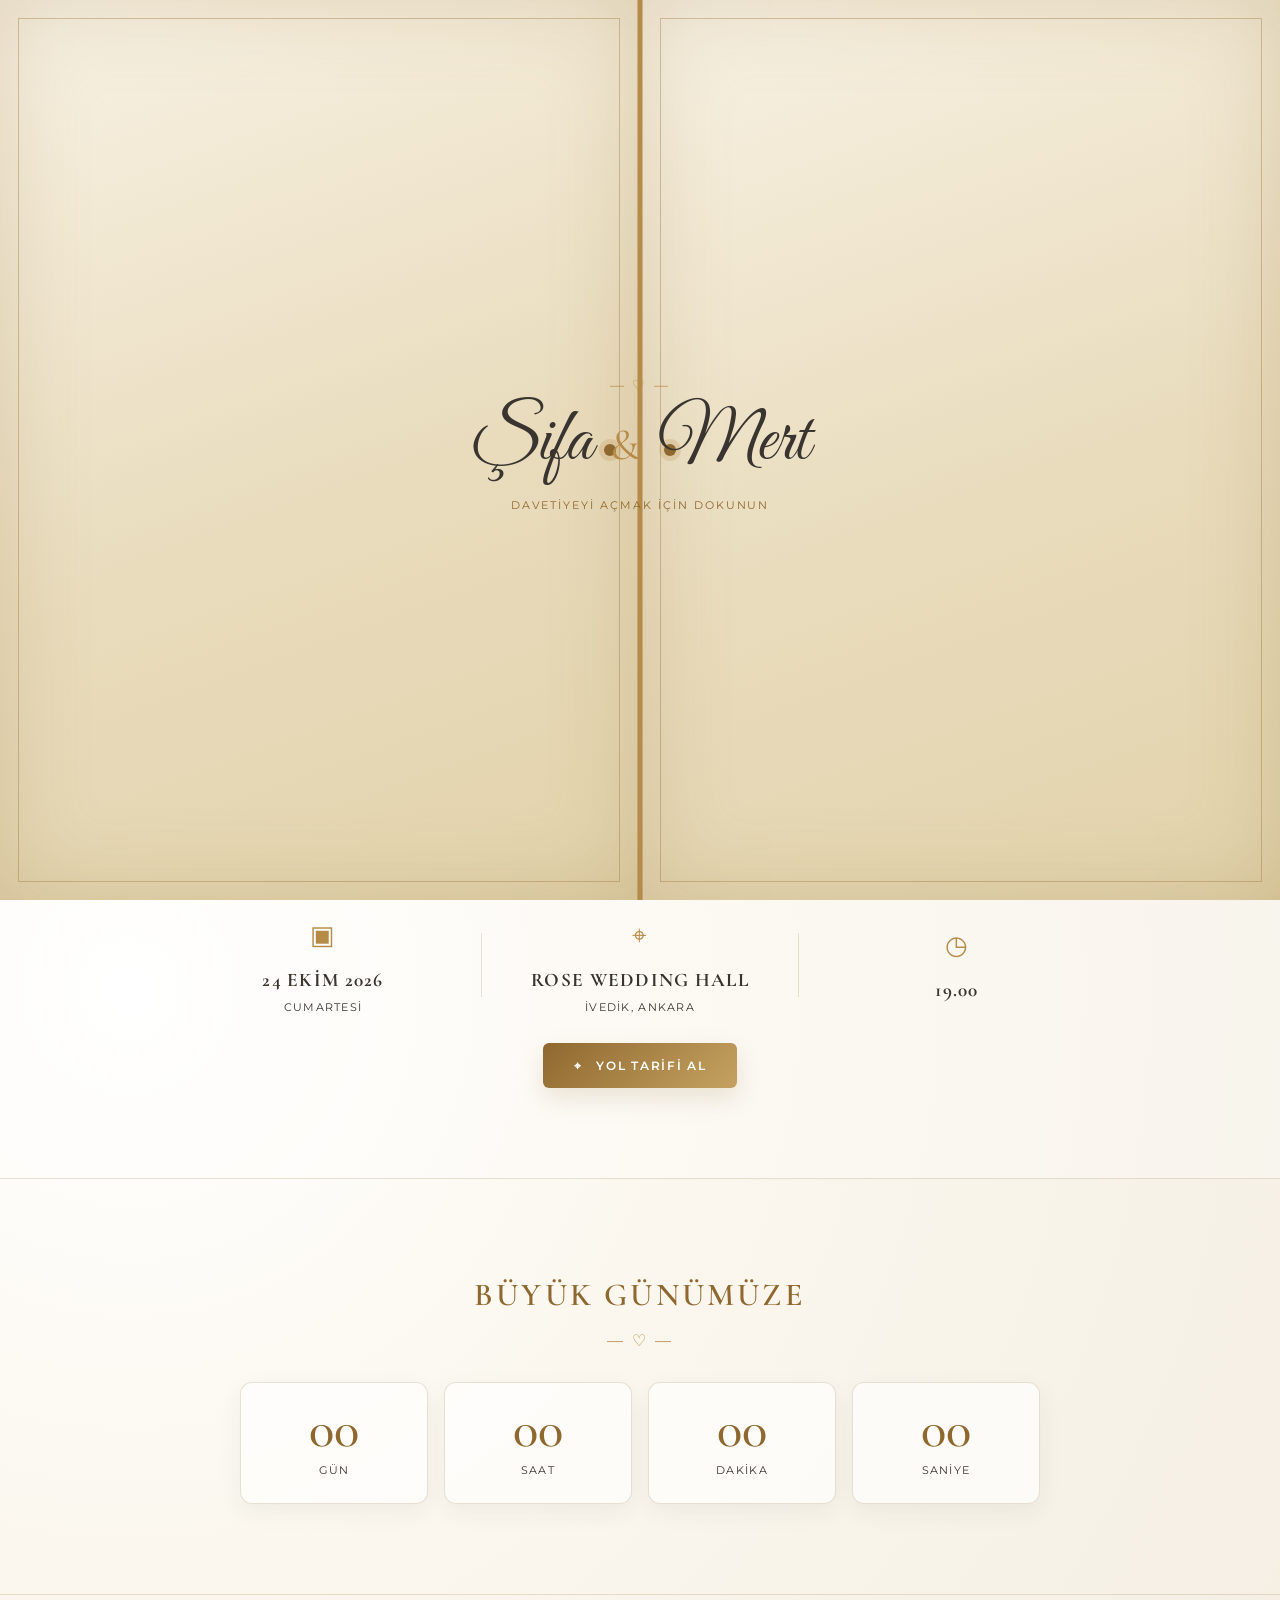
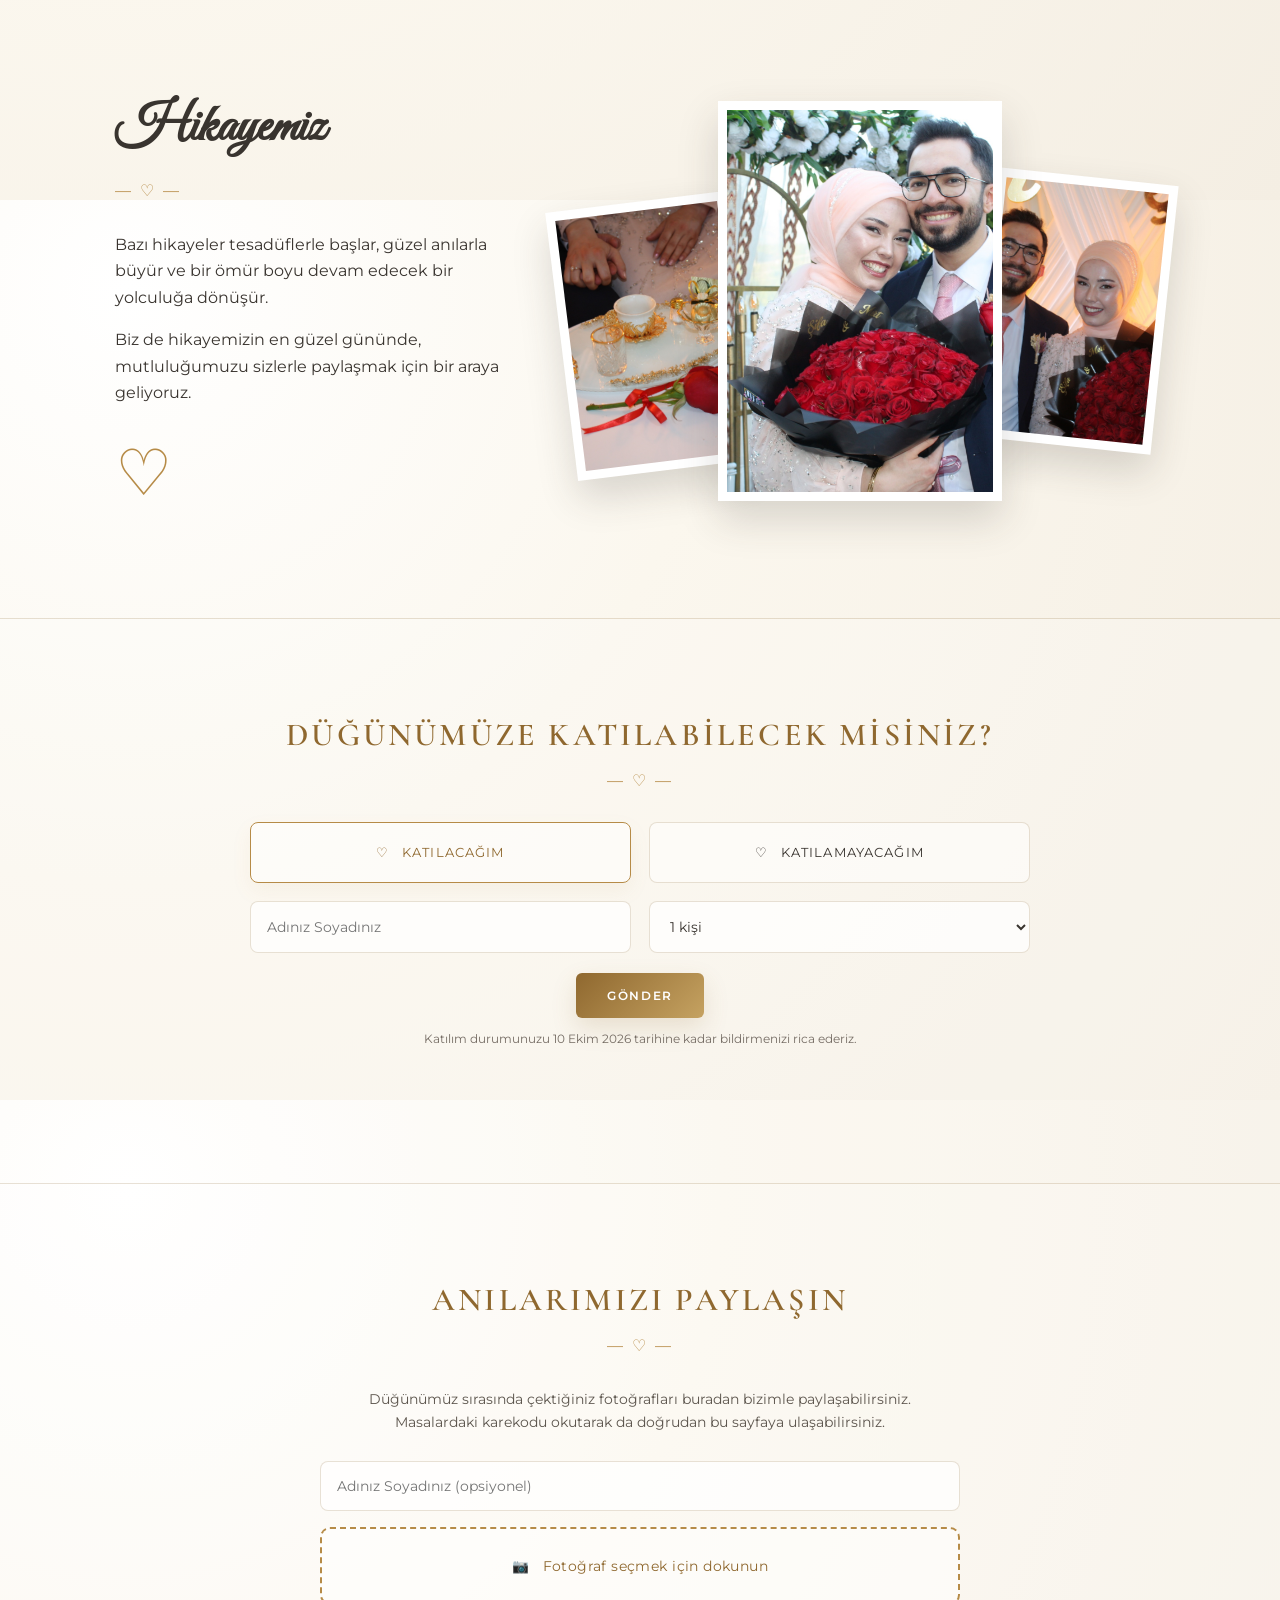
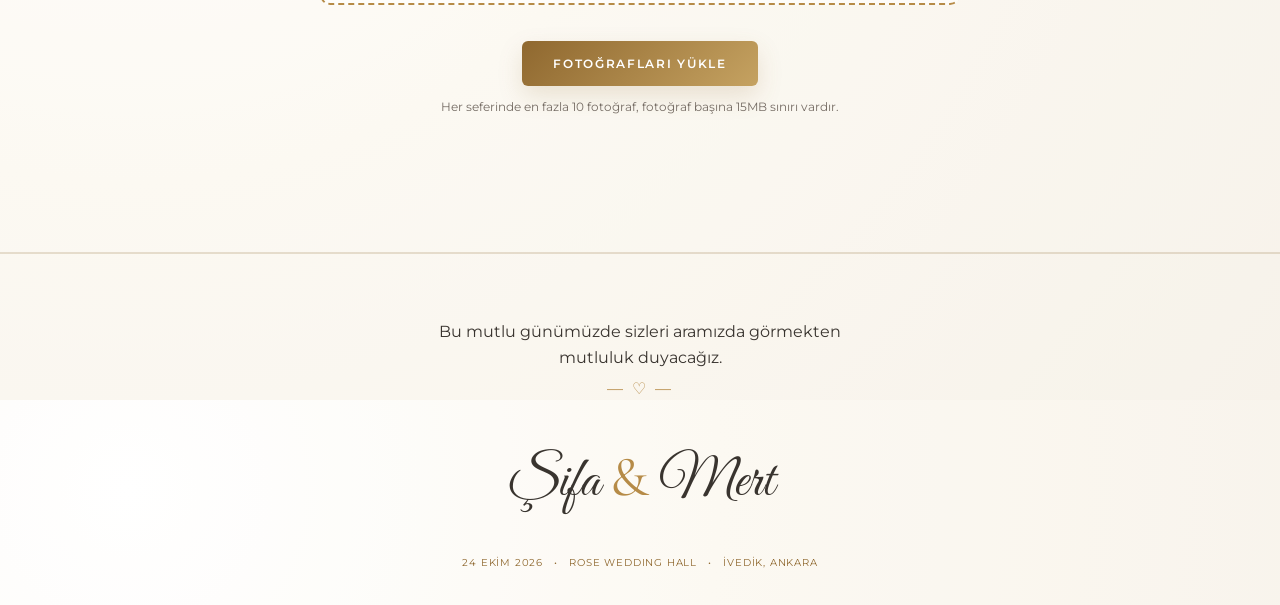
==== commit 391db78d: "Add files via upload" ====
--- a/index.html
+++ b/index.html
@@ -86,15 +86,6 @@
         <figure class="photo photo-left"><img src="assets/hikaye-1.jpg" alt="Şifa ve Mert'in özel anı" tabindex="0" role="button" aria-label="Fotoğrafı büyüt" /></figure>
         <figure class="photo photo-right"><img src="assets/hikaye-2.jpg" alt="Şifa ve Mert'in birlikte fotoğrafı" tabindex="0" role="button" aria-label="Fotoğrafı büyüt" /></figure>
       </div>
-      <!-- Daha fazla fotoğraf eklemek için: assets/ klasörüne yeni bir
-           fotoğraf koyup aşağıdaki satırı kopyalayın, dosya adını ve
-           açıklamasını (alt) güncelleyin. İstediğiniz kadar ekleyebilirsiniz,
-           hepsi aynı büyütme galerisinde ileri/geri gezilebilir olur. -->
-      <div class="gallery-extra" id="galleryExtra">
-        <!--
-        <figure><img src="assets/hikaye-3.jpg" alt="Açıklama yazın" tabindex="0" role="button" aria-label="Fotoğrafı büyüt" /></figure>
-        -->
-      </div>
     </section>
 
     <section class="rsvp section" id="katilim">
@@ -144,10 +135,7 @@
 
   <div class="lightbox" id="lightbox" aria-hidden="true">
     <button class="lightbox-close" id="lightboxClose" aria-label="Kapat">✕</button>
-    <button class="lightbox-nav lightbox-prev" id="lightboxPrev" aria-label="Önceki fotoğraf">‹</button>
     <img id="lightboxImg" src="" alt="" />
-    <button class="lightbox-nav lightbox-next" id="lightboxNext" aria-label="Sonraki fotoğraf">›</button>
-    <div class="lightbox-counter" id="lightboxCounter"></div>
   </div>
 
   <script>
--- a/style.css
+++ b/style.css
@@ -49,3 +49,17 @@
 .door-overlay.open .door-center{opacity:0}
 @media(max-width:640px){.door:before{inset:10px}.door-handle{display:none}}
 @media(max-width:800px){.nav{height:64px}.nav nav{display:none;position:absolute;top:64px;left:0;right:0;background:#fbf8f1;padding:8px 24px 20px;flex-direction:column;gap:0;border-bottom:1px solid var(--line)}.nav nav.open{display:flex}.nav nav a{padding:12px 0}.menu-toggle{display:block}.section{padding:65px 22px}.hero{grid-template-columns:1fr;padding-top:55px;gap:25px}.hero-copy{padding:0}.hero h1{font-size:5.5rem}.hero-image-wrap{height:430px}.info-grid{grid-template-columns:1fr;gap:24px}.divider{display:none}.countdown-grid{grid-template-columns:repeat(2,1fr)}.story{grid-template-columns:1fr;gap:20px}.story h2,.story-copy .ornament{text-align:center}.story-copy p{margin-left:auto;margin-right:auto;text-align:center}.heart-line{text-align:center}.gallery{min-height:350px}.photo-main{height:330px;width:52%;left:24%}.photo-left,.photo-right{height:205px;width:34%;top:110px}.choice-row,.fields{grid-template-columns:1fr}.footer-names{font-size:3rem}}
+
+/* ---------- Bölüme gitme: yapışkan menünün başlığı örtmesini engelle ---------- */
+html{scroll-padding-top:84px}
+
+/* ---------- Mobil "Hikayemiz": üst üste binen kolaj yerine düzgün ızgara ---------- */
+@media(max-width:800px){
+  html{scroll-padding-top:72px}
+  .story{overflow-x:clip;max-width:100%}
+  .gallery{min-height:0;width:100%;max-width:420px;margin:0 auto;display:grid;grid-template-columns:1fr 1fr;gap:14px}
+  .photo,.photo-main,.photo-left,.photo-right{position:static;width:auto;height:auto;left:auto;right:auto;top:auto;transform:none;z-index:auto}
+  .photo-main{grid-column:1 / -1}
+  .photo-main img{height:auto;aspect-ratio:4/5}
+  .photo-left img,.photo-right img{height:auto;aspect-ratio:3/4}
+}
